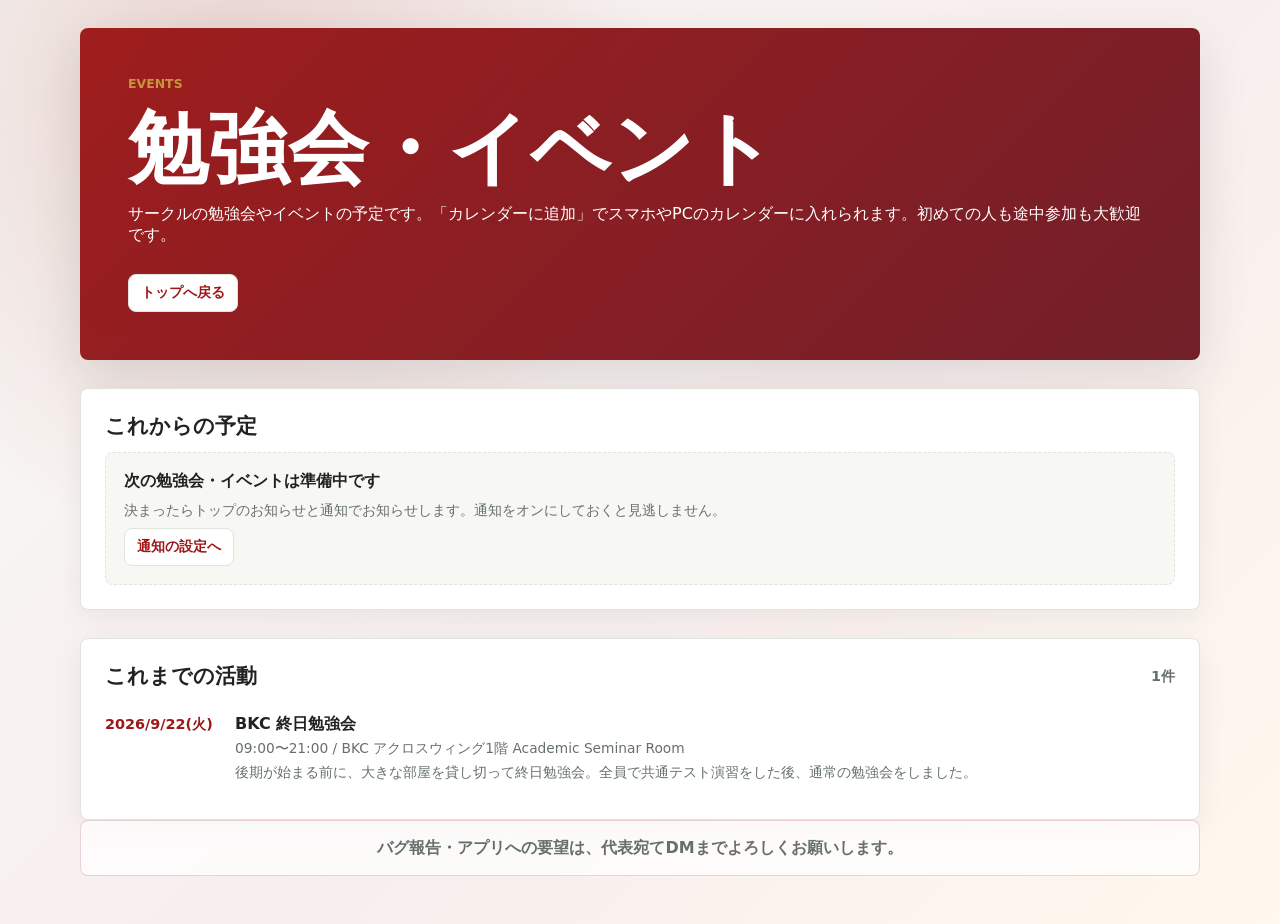
==== events.html @ a89d9bb9 "Add events page, mock exam calendar export, readability tweaks, cache 20260923-8" ====
<!doctype html>
<html lang="ja">
  <head>
    <meta charset="utf-8" />
    <meta name="viewport" content="width=device-width, initial-scale=1" />
    <meta name="theme-color" content="#9d1717" />
    <meta name="apple-mobile-web-app-capable" content="yes" />
    <meta name="apple-mobile-web-app-title" content="立命館仮面浪人サークル" />
    <title>勉強会・イベント | 立命館仮面浪人サークル</title>
    <link rel="icon" type="image/png" href="./assets/ritsumeikan-kamen-logo.png" />
    <link rel="apple-touch-icon" href="./assets/ritsumeikan-kamen-logo.png" />
    <link rel="manifest" href="./site.webmanifest?v=20260923-8" />
    <link rel="stylesheet" href="./styles.css?v=20260923-8" />
  </head>
  <body>
    <main class="page">
      <header class="faq-hero">
        <p class="eyebrow">EVENTS</p>
        <h1>勉強会・イベント</h1>
        <p>サークルの勉強会やイベントの予定です。「カレンダーに追加」でスマホやPCのカレンダーに入れられます。初めての人も途中参加も大歓迎です。</p>
        <a class="source-link" href="./index.html">トップへ戻る</a>
      </header>

      <section class="section ev-panel" aria-label="これからの予定">
        <div class="section__header">
          <h2>これからの予定</h2>
        </div>
        <div class="ev-list" id="evUpcoming"></div>
      </section>

      <section class="section ev-panel" id="evPastSection" aria-label="これまでの活動" hidden>
        <div class="section__header">
          <h2>これまでの活動</h2>
          <span id="evPastCount"></span>
        </div>
        <div id="evPast"></div>
      </section>

      <footer class="site-footer">
        <p>バグ報告・アプリへの要望は、代表宛てDMまでよろしくお願いします。</p>
      </footer>
    </main>

    <script src="./circle-events.js?v=20260923-8"></script>
    <script src="./calendar-export.js?v=20260923-8"></script>
    <script src="./events.js?v=20260923-8"></script>
  </body>
</html>
---- styles.css ----
:root {
  color-scheme: light;
  --paper: #f7f8f4;
  --surface: #ffffff;
  --ink: #202322;
  --muted: #66706b;
  --line: #dfe5dd;
  --green: #9d1717;
  --green-soft: #f7e6e6;
  --red: #9d1717;
  --red-soft: #fff0ed;
  --gold: #c7953d;
  --gold-soft: #fff8ed;
  --aqua: #dceff0;
  --shadow: 0 18px 50px rgba(31, 42, 35, 0.12);
  font-family: "Hiragino Kaku Gothic ProN", "Yu Gothic", Meiryo, system-ui, sans-serif;
}

* {
  box-sizing: border-box;
}

[hidden] {
  display: none !important;
}

html {
  scroll-behavior: smooth;
}

body {
  min-height: 100vh;
  margin: 0;
  background:
    radial-gradient(circle at 18% 10%, rgba(157, 23, 23, 0.16), transparent 28rem),
    linear-gradient(135deg, var(--paper), #f7eeee 56%, #fff8ed);
  color: var(--ink);
}

a {
  color: inherit;
}

.page {
  width: min(1120px, calc(100% - 32px));
  margin: 0 auto;
  padding: 28px 0 48px;
}

.side-tabs {
  position: fixed;
  left: 10px;
  top: 50%;
  z-index: 30;
  display: grid;
  gap: 8px;
  width: 146px;
  transform: translateY(-50%);
  transition: width 160ms ease;
}

.side-tabs__toggle,
.side-tabs__links a {
  min-height: 42px;
  border: 1px solid rgba(33, 79, 58, 0.2);
  border-radius: 8px;
  background: rgba(255, 255, 255, 0.94);
  color: var(--green);
  box-shadow: 0 8px 24px rgba(31, 42, 35, 0.14);
  font: inherit;
  font-weight: 900;
  text-decoration: none;
}

.side-tabs__toggle {
  width: 46px;
  display: inline-grid;
  place-items: center;
  gap: 4px;
  padding: 0;
  cursor: pointer;
}

.side-tabs__toggle span {
  width: 18px;
  height: 2px;
  border-radius: 999px;
  background: currentColor;
}

.side-tabs__links {
  display: grid;
  gap: 8px;
}

.side-tabs__links a {
  display: flex;
  align-items: center;
  padding: 0 12px;
  white-space: nowrap;
}

.side-tabs__links a:hover,
.side-tabs__toggle:hover {
  filter: brightness(0.97);
}

.side-tabs.is-collapsed {
  width: 46px;
}

.side-tabs.is-collapsed .side-tabs__links {
  display: none;
}

.hero-countdown {
  max-width: 640px;
  display: grid;
  gap: 10px;
  margin: 0 0 22px;
  border: 1px solid rgba(255, 255, 255, 0.22);
  border-radius: 8px;
  padding: 14px;
  background: rgba(255, 255, 255, 0.12);
}

.hero-countdown h2 {
  margin-bottom: 0;
  color: #fff;
  font-size: 1rem;
  line-height: 1.2;
}

.hero-countdown__title p:last-child {
  margin-bottom: 0;
  color: rgba(255, 255, 255, 0.76);
  font-weight: 900;
}

.countdown-clock {
  display: grid;
  grid-template-columns: repeat(4, minmax(64px, 1fr));
  gap: 8px;
}

.countdown-clock span {
  min-width: 0;
  display: grid;
  place-items: center;
  border: 1px solid rgba(255, 255, 255, 0.16);
  border-radius: 8px;
  padding: 10px 8px;
  background: rgba(255, 255, 255, 0.14);
}

.countdown-clock strong {
  color: #fff;
  font-size: clamp(1.35rem, 4vw, 2rem);
  line-height: 1;
}

.countdown-clock small {
  margin-top: 5px;
  color: rgba(255, 255, 255, 0.72);
  font-size: 0.72rem;
  font-weight: 900;
}

.hero {
  min-height: 340px;
  display: grid;
  grid-template-columns: minmax(0, 1fr) minmax(240px, 0.42fr);
  align-items: stretch;
  gap: clamp(20px, 4vw, 44px);
  margin-bottom: 18px;
  overflow: hidden;
  border-radius: 8px;
  background:
    linear-gradient(135deg, rgba(157, 23, 23, 0.97), rgba(104, 18, 29, 0.94)),
    url("data:image/svg+xml,%3Csvg width='900' height='420' viewBox='0 0 900 420' xmlns='http://www.w3.org/2000/svg'%3E%3Cpath d='M0 334C126 212 246 360 380 246C514 132 604 66 754 130C822 158 862 144 900 116V420H0Z' fill='%23ffffff' fill-opacity='.12'/%3E%3Cpath d='M74 84h228v14H74zM74 122h178v14H74zM636 250h170v14H636zM636 288h118v14H636z' fill='%23ffffff' fill-opacity='.16'/%3E%3Ccircle cx='716' cy='120' r='68' fill='%23e7b95a' fill-opacity='.18'/%3E%3C/svg%3E");
  background-size: cover;
  box-shadow: var(--shadow);
  color: #fff;
}

.hero__content {
  display: grid;
  align-content: center;
  padding: clamp(26px, 6vw, 58px);
}

.hero__visual {
  display: grid;
  place-items: center;
  min-height: 240px;
  padding: 24px;
}

.hero__logo {
  width: min(100%, 300px);
  aspect-ratio: 1;
  object-fit: cover;
  border-radius: 50%;
  border: 5px solid rgba(255, 255, 255, 0.72);
  box-shadow: 0 24px 70px rgba(0, 0, 0, 0.32);
}

.faq-hero {
  display: grid;
  align-content: center;
  gap: 12px;
  min-height: 220px;
  margin-bottom: 18px;
  border-radius: 8px;
  padding: clamp(26px, 6vw, 48px);
  background: linear-gradient(135deg, rgba(157, 23, 23, 0.97), rgba(104, 18, 29, 0.94));
  box-shadow: var(--shadow);
  color: #fff;
}

.faq-hero h1 {
  margin-bottom: 4px;
}

.faq-hero .source-link {
  width: fit-content;
  color: var(--green);
}

.eyebrow {
  margin: 0 0 8px;
  color: var(--gold);
  font-size: 0.78rem;
  font-weight: 800;
  letter-spacing: 0;
  text-transform: uppercase;
}

h1,
h2,
h3,
p {
  margin-top: 0;
}

h1 {
  max-width: 11em;
  margin-bottom: 14px;
  font-size: clamp(2.2rem, 7vw, 5rem);
  line-height: 0.96;
  letter-spacing: 0;
}

.lead {
  max-width: 43rem;
  margin-bottom: 26px;
  color: rgba(255, 255, 255, 0.86);
  line-height: 1.8;
}

.hero__meta {
  display: flex;
  flex-wrap: wrap;
  align-items: center;
  gap: 12px;
}

.hero__meta span,
.primary-link {
  min-height: 42px;
  display: inline-flex;
  align-items: center;
  border-radius: 8px;
  padding: 0 14px;
  font-weight: 800;
}

.hero__meta span {
  background: rgba(255, 255, 255, 0.16);
}

.primary-link {
  background: #fff;
  color: var(--green);
  text-decoration: none;
}

.section,
.alert,
.side-note {
  border-radius: 8px;
}

.section {
  margin-top: 28px;
  scroll-margin-top: 18px;
}

.section__header {
  display: flex;
  align-items: center;
  justify-content: space-between;
  gap: 14px;
  margin-bottom: 13px;
}

.section__header--stack {
  align-items: flex-start;
}

.section__header h2,
.side-note h2 {
  margin-bottom: 0;
  font-size: 1.3rem;
  line-height: 1.3;
}

.section__header span {
  color: var(--muted);
  font-size: 0.9rem;
  font-weight: 800;
}

.section__header p {
  max-width: 44rem;
  margin: 8px 0 0;
  color: var(--muted);
  line-height: 1.7;
}

.source-link,
.source-pill {
  min-height: 38px;
  display: inline-flex;
  align-items: center;
  border-radius: 8px;
  padding: 0 12px;
  font-size: 0.88rem;
  font-weight: 900;
  white-space: nowrap;
}

.source-link {
  border: 1px solid var(--line);
  background: #fff;
  color: var(--green);
  text-decoration: none;
}

.detail-link {
  width: fit-content;
  min-height: 32px;
  display: inline-flex;
  align-items: center;
  margin-top: 9px;
  border-radius: 8px;
  padding: 0 10px;
  background: var(--green);
  color: #fff;
  font-size: 0.78rem;
  font-weight: 900;
  text-decoration: none;
}

.source-pill {
  background: var(--green-soft);
  color: var(--green);
}

.alert {
  display: grid;
  grid-template-columns: 92px minmax(0, 1fr);
  gap: 18px;
  align-items: center;
  margin-top: 28px;
  padding: 18px;
  border: 1px solid #ead3aa;
  background: var(--gold-soft);
}

.alert__label {
  display: grid;
  place-items: center;
  min-height: 58px;
  border-radius: 8px;
  background: var(--gold);
  color: #fff;
  font-weight: 900;
}

.alert h2 {
  margin-bottom: 6px;
  font-size: 1.1rem;
}

.alert p,
.card p,
.event p,
.side-note p,
.mock-exam p {
  margin-bottom: 0;
  color: var(--muted);
  line-height: 1.7;
}

.mock-exam {
  padding: clamp(18px, 4vw, 28px);
  border: 1px solid #cbd9d0;
  background: #fff;
  box-shadow: 0 8px 28px rgba(31, 42, 35, 0.06);
}

.mock-exam__count {
  margin: 0 0 12px;
  color: var(--muted);
  font-weight: 900;
}

.exam-list {
  display: grid;
  border-top: 1px solid var(--line);
}

.exam-row {
  display: grid;
  grid-template-columns: 120px minmax(0, 1fr);
  gap: 16px;
  padding: 14px 0;
  border-bottom: 1px solid var(--line);
}

.exam-row:last-child {
  border-bottom: 0;
}

.exam-row time {
  color: var(--red);
  font-weight: 900;
}

.exam-row h3 {
  margin-bottom: 4px;
  font-size: 1rem;
  line-height: 1.45;
}

.exam-row p {
  margin: 0;
  color: var(--muted);
  line-height: 1.6;
}

.exam-group {
  display: grid;
  grid-template-columns: 96px minmax(0, 1fr);
  gap: 14px;
  padding: 12px 0;
  border-bottom: 1px solid var(--line);
}

.exam-group[hidden] {
  display: none;
}

.exam-group:last-of-type {
  border-bottom: 0;
}

.exam-group time {
  padding-top: 2px;
  color: var(--red);
  font-weight: 900;
  line-height: 1.4;
}

.exam-group__items {
  display: grid;
  gap: 10px;
}

.exam-item h3 {
  margin-bottom: 2px;
  font-size: 0.98rem;
  line-height: 1.45;
}

.exam-item p {
  margin: 0;
  color: var(--muted);
  font-size: 0.88rem;
  line-height: 1.5;
}

.exam-list__toggle {
  width: 100%;
  min-height: 42px;
  margin-top: 12px;
  border: 1px solid var(--line);
  border-radius: 8px;
  background: #fff;
  color: var(--green);
  font: inherit;
  font-weight: 900;
  cursor: pointer;
}

.exam-list__toggle:hover {
  filter: brightness(0.97);
}

.push-section[hidden] {
  display: none;
}

.push-card {
  display: grid;
  grid-template-columns: minmax(0, 1fr) auto;
  gap: 16px 24px;
  align-items: center;
  padding: clamp(16px, 3vw, 22px) clamp(18px, 4vw, 28px);
  border: 1px solid #ead3aa;
  border-radius: 8px;
  background: var(--gold-soft);
}

.push-card__text h2 {
  margin-bottom: 6px;
  font-size: 1.1rem;
}

.push-card__text p {
  margin: 0;
  color: var(--muted);
  font-size: 0.92rem;
  line-height: 1.7;
}

.push-card__action {
  display: grid;
  gap: 8px;
  justify-items: stretch;
  min-width: 200px;
}

.push-button {
  min-height: 44px;
  border: 0;
  border-radius: 8px;
  padding: 0 18px;
  background: var(--red);
  color: #fff;
  font: inherit;
  font-weight: 900;
  cursor: pointer;
  box-shadow: 0 8px 20px rgba(157, 23, 23, 0.22);
}

.push-button:hover {
  filter: brightness(1.05);
}

.push-button:disabled {
  cursor: default;
  background: #b9b0a4;
  box-shadow: none;
}

.push-status {
  margin: 0;
  color: var(--muted);
  font-size: 0.85rem;
  line-height: 1.6;
}

.push-status[data-state="on"] {
  color: #214f3a;
  font-weight: 700;
}

.push-status[data-state="blocked"],
.push-status[data-state="error"] {
  color: var(--red);
}

.library-hours {
  --green: #214f3a;
  --green-soft: #e5f0e9;
  --red: #a63c32;
  padding: clamp(18px, 4vw, 28px);
  border: 1px solid var(--line);
  background: rgba(255, 255, 255, 0.72);
  box-shadow: 0 8px 28px rgba(31, 42, 35, 0.06);
}

.today-library {
  --green: #214f3a;
  --green-soft: #e5f0e9;
  --red: #a63c32;
  padding: clamp(16px, 4vw, 24px);
  border: 1px solid var(--line);
  background: rgba(255, 255, 255, 0.78);
  box-shadow: 0 8px 28px rgba(31, 42, 35, 0.06);
}

.today-library-grid {
  display: grid;
  grid-template-columns: repeat(auto-fit, minmax(210px, 1fr));
  gap: 8px;
}

.today-library-card {
  min-width: 0;
  display: grid;
  grid-template-columns: minmax(0, 1fr) auto;
  align-items: center;
  gap: 10px;
  border: 1px solid var(--line);
  border-radius: 8px;
  padding: 10px 12px;
  background: #f4fbf6;
}

.today-library-card.is-closed {
  background: #fff0ed;
}

.today-library-card h3 {
  margin-bottom: 4px;
  color: var(--ink);
  font-size: 0.94rem;
  line-height: 1.35;
}

.today-library-card p {
  margin-bottom: 0;
  color: var(--green);
  font-size: 0.92rem;
  font-weight: 900;
  line-height: 1.35;
}

.today-library-card.is-closed p {
  color: var(--red);
}

.today-library-card__tomorrow {
  min-width: 72px;
  display: grid;
  justify-items: end;
  gap: 2px;
  border-left: 1px solid var(--line);
  padding-left: 10px;
  color: var(--muted);
  text-align: right;
}

.today-library-card__tomorrow span {
  font-size: 0.68rem;
  font-weight: 900;
}

.today-library-card__tomorrow strong {
  color: var(--green);
  font-size: 0.78rem;
  line-height: 1.25;
}

.today-library-card__tomorrow.is-closed strong {
  color: var(--red);
}

.coop-hours {
  padding: clamp(18px, 4vw, 28px);
  border: 1px solid var(--line);
  background: #fff;
  box-shadow: 0 8px 28px rgba(31, 42, 35, 0.06);
}

.control-row,
.month-controls {
  display: flex;
  flex-wrap: wrap;
  gap: 8px;
  margin-bottom: 10px;
}

.campus-controls {
  margin-bottom: 14px;
}

.control-row button,
.month-controls button {
  min-height: 40px;
  border: 1px solid var(--line);
  border-radius: 8px;
  padding: 0 14px;
  background: #fff;
  color: var(--ink);
  font: inherit;
  font-weight: 900;
  cursor: pointer;
}

.campus-controls button {
  min-width: 72px;
}

.control-row button.is-active,
.month-controls button.is-active {
  border-color: var(--green);
  background: var(--green);
  color: #fff;
}

.library-grid {
  display: grid;
  grid-template-columns: repeat(2, minmax(0, 1fr));
  gap: 14px;
}

.library-card {
  min-width: 0;
  overflow: hidden;
  border: 1px solid var(--line);
  border-radius: 8px;
  background: #fff;
}

.library-card__header {
  display: flex;
  align-items: center;
  justify-content: space-between;
  gap: 12px;
  padding: 14px 14px 0;
}

.library-card h3 {
  margin-bottom: 0;
  font-size: 1rem;
  line-height: 1.45;
}

.library-card__header > span {
  border-radius: 999px;
  padding: 5px 9px;
  background: var(--green-soft);
  color: var(--green);
  font-size: 0.78rem;
  font-weight: 900;
}

.library-month {
  overflow-x: auto;
  padding: 12px 14px 14px;
  -webkit-overflow-scrolling: touch;
}

.library-weekdays,
.library-days {
  display: grid;
  grid-template-columns: repeat(7, minmax(0, 1fr));
  gap: 5px;
}

.library-weekdays {
  margin-bottom: 6px;
}

.library-weekdays span {
  display: grid;
  place-items: center;
  min-height: 24px;
  border-radius: 4px;
  background: transparent;
  color: var(--muted);
  font-size: 0.76rem;
}

.library-day {
  min-width: 0;
  min-height: 58px;
  display: grid;
  align-content: space-between;
  gap: 4px;
  border: 1px solid var(--line);
  border-radius: 6px;
  padding: 6px;
  background: var(--day-bg, #fff);
}

.library-day--blank {
  border-color: transparent;
  background: transparent;
}

.library-day__date {
  color: var(--ink);
  font-size: 0.82rem;
  font-weight: 900;
}

.library-day__hours {
  color: var(--muted);
  font-size: 0.72rem;
  font-weight: 800;
  line-height: 1.25;
  word-break: keep-all;
}

.library-day.is-closed .library-day__hours {
  color: var(--red);
}

.library-day.is-sunday .library-day__date,
.library-day.is-sunday .library-day__hours {
  color: var(--red);
}

.library-day.is-today {
  border-color: var(--gold);
  box-shadow: inset 0 0 0 2px var(--gold), 0 0 0 2px rgba(199, 149, 61, 0.18);
}

.library-day.is-today .library-day__date::after {
  content: "今日";
  display: inline-flex;
  align-items: center;
  min-height: 18px;
  margin-left: 5px;
  border-radius: 999px;
  padding: 0 6px;
  background: var(--gold);
  color: #fff;
  font-size: 0.68rem;
  font-weight: 900;
}

.coop-range {
  margin: 0 0 8px;
  color: var(--muted);
  font-weight: 900;
}

.coop-table-wrap {
  overflow-x: auto;
  border: 1px solid var(--line);
  border-radius: 8px;
  background: #fff;
}

.coop-table {
  width: 100%;
  min-width: 1180px;
  border-collapse: separate;
  border-spacing: 0;
}

.coop-table th,
.coop-table td {
  border-right: 1px solid var(--line);
  border-bottom: 1px solid var(--line);
  padding: 10px;
  vertical-align: top;
}

.coop-table tr:last-child th,
.coop-table tr:last-child td {
  border-bottom: 0;
}

.coop-table th:last-child,
.coop-table td:last-child {
  border-right: 0;
}

.coop-table thead th {
  background: var(--green);
  color: #fff;
  font-size: 0.84rem;
  text-align: left;
}

.coop-table thead th:first-child {
  min-width: 230px;
}

.coop-table thead th span,
.coop-table thead th small,
.coop-table tbody th strong,
.coop-table tbody th span,
.coop-status,
.coop-hours-text {
  display: block;
}

.coop-table thead th small {
  margin-top: 2px;
  font-size: 0.72rem;
  opacity: 0.78;
}

.coop-table tbody th {
  background: #fff;
  color: var(--ink);
  font-size: 0.9rem;
  text-align: left;
}

.coop-table tbody th span {
  margin-top: 4px;
  color: var(--muted);
  font-size: 0.78rem;
  font-weight: 800;
}

.coop-table td {
  min-width: 104px;
  background: #fff;
}

.coop-table td.is-open {
  background: #f4fbf6;
}

.coop-table td.is-special {
  background: #fff8d8;
}

.coop-table td.is-closed {
  background: #fff0ed;
}

.coop-table td.is-missing {
  background: #f3f5f1;
}

.coop-status {
  color: var(--green);
  font-weight: 900;
}

.coop-table td.is-closed .coop-status,
.coop-table td.is-closed .coop-hours-text {
  color: var(--red);
}

.coop-hours-text {
  margin-top: 4px;
  color: var(--muted);
  font-size: 0.76rem;
  font-weight: 800;
  line-height: 1.35;
}

.coop-cards {
  display: grid;
  grid-template-columns: repeat(auto-fit, minmax(176px, 1fr));
  gap: 6px;
}

.coop-card {
  min-width: 0;
  border: 1px solid var(--line);
  border-radius: 8px;
  padding: 9px 10px;
  background: #fff;
}

.coop-card.is-open {
  background: #f4fbf6;
}

.coop-card.is-special {
  background: #fff8d8;
}

.coop-card.is-closed {
  background: #fff0ed;
}

.coop-card__heading {
  display: flex;
  align-items: flex-start;
  justify-content: space-between;
  gap: 8px;
}

.coop-card h3 {
  margin-bottom: 0;
  font-size: 0.9rem;
  line-height: 1.32;
}

.coop-card__heading span {
  flex-shrink: 0;
  border-radius: 999px;
  padding: 3px 6px;
  background: var(--green-soft);
  color: var(--green);
  font-size: 0.68rem;
  font-weight: 900;
}

.coop-card__hours {
  margin: 5px 0 0;
  color: var(--muted);
  font-size: 0.84rem;
  font-weight: 900;
  line-height: 1.3;
}

.coop-card.is-closed .coop-card__hours {
  color: var(--red);
}

.quick-links,
.notice-grid,
.resource-grid,
.contact-grid,
.official-link-grid {
  display: grid;
  gap: 12px;
}

.quick-links {
  grid-template-columns: repeat(4, minmax(0, 1fr));
}

.official-link-grid {
  grid-template-columns: repeat(2, minmax(0, 1fr));
}

.notice-grid,
.resource-grid,
.contact-grid {
  grid-template-columns: repeat(3, minmax(0, 1fr));
}

.quick-link,
.official-link,
.card,
.event,
.side-note {
  border: 1px solid var(--line);
  background: var(--surface);
  box-shadow: 0 8px 28px rgba(31, 42, 35, 0.06);
}

.quick-link {
  min-height: 74px;
  display: grid;
  align-items: center;
  border-radius: 8px;
  padding: 14px;
  font-weight: 900;
  text-decoration: none;
}

.official-link {
  min-height: 56px;
  display: flex;
  align-items: center;
  justify-content: center;
  border-radius: 8px;
  padding: 12px;
  color: var(--green);
  font-weight: 900;
  text-align: center;
  text-decoration: none;
}

.quick-link:hover,
.official-link:hover,
.card a:hover,
.source-link:hover,
.detail-link:hover {
  filter: brightness(0.96);
}

.hero-link-row,
.room-import-actions {
  display: flex;
  flex-wrap: wrap;
  gap: 10px;
}

.rooms-hero p {
  max-width: 52rem;
  margin-bottom: 4px;
  color: rgba(255, 255, 255, 0.86);
  line-height: 1.8;
}

.room-filter-grid {
  display: grid;
  grid-template-columns: minmax(0, 0.74fr) minmax(0, 1fr) minmax(0, 1.1fr);
  gap: 14px;
}

.room-filter-label {
  display: block;
  margin-bottom: 8px;
  color: var(--muted);
  font-size: 0.78rem;
  font-weight: 900;
}

.room-day-controls,
.room-period-controls {
  display: grid;
}

.room-day-controls {
  grid-template-columns: repeat(6, minmax(0, 1fr));
}

.room-period-controls {
  grid-template-columns: repeat(7, minmax(0, 1fr));
}

.room-day-controls button,
.room-period-controls button {
  min-width: 0;
  padding: 0 8px;
}

.room-summary-grid {
  display: grid;
  grid-template-columns: repeat(3, minmax(0, 1fr));
  gap: 8px;
  margin-bottom: 12px;
}

.room-summary-card {
  display: grid;
  gap: 6px;
  border: 1px solid rgba(157, 23, 23, 0.14);
  border-radius: 8px;
  padding: 12px;
  background: #fff;
}

.room-summary-card span {
  color: var(--muted);
  font-size: 0.76rem;
  font-weight: 900;
}

.room-summary-card strong {
  color: var(--green);
  font-size: 1.4rem;
  line-height: 1;
}

.room-grid {
  display: grid;
  grid-template-columns: repeat(2, minmax(0, 1fr));
  gap: 10px;
}

.room-building-card {
  min-width: 0;
  border: 1px solid var(--line);
  border-radius: 8px;
  padding: 12px;
  background: #fff;
}

.room-building-card h3 {
  margin-bottom: 9px;
  color: var(--green);
  font-size: 0.96rem;
}

.room-chip-list {
  display: flex;
  flex-wrap: wrap;
  gap: 6px;
}

.room-chip-list span {
  min-height: 30px;
  display: inline-flex;
  align-items: center;
  border-radius: 999px;
  padding: 0 10px;
  background: var(--green-soft);
  color: var(--green);
  font-size: 0.82rem;
  font-weight: 900;
}

.occupied-list {
  display: grid;
  gap: 7px;
}

.occupied-room-row {
  display: flex;
  align-items: center;
  justify-content: space-between;
  gap: 12px;
  border: 1px solid var(--line);
  border-radius: 8px;
  padding: 9px 11px;
  background: #fff;
}

.occupied-room-row strong {
  color: var(--green);
}

.occupied-room-row span {
  color: var(--muted);
  font-size: 0.84rem;
  font-weight: 800;
  text-align: right;
}

.room-import textarea {
  width: 100%;
  min-height: 190px;
  resize: vertical;
  border: 1px solid var(--line);
  border-radius: 8px;
  padding: 12px;
  background: #fff;
  color: var(--ink);
  font: 0.86rem/1.55 ui-monospace, SFMono-Regular, Consolas, "Liberation Mono", monospace;
}

.primary-action,
.ghost-action {
  min-height: 42px;
  border-radius: 8px;
  padding: 0 15px;
  font: inherit;
  font-weight: 900;
  cursor: pointer;
}

.primary-action {
  border: 1px solid var(--green);
  background: var(--green);
  color: #fff;
}

.ghost-action {
  border: 1px solid var(--line);
  background: #fff;
  color: var(--green);
}

.room-format {
  margin-top: 14px;
  border: 1px solid var(--line);
  border-radius: 8px;
  padding: 12px;
  background: #fff;
}

.room-format summary {
  color: var(--green);
  font-weight: 900;
  cursor: pointer;
}

.room-format p {
  margin: 10px 0;
  color: var(--muted);
  line-height: 1.7;
}

.room-format pre {
  overflow-x: auto;
  margin: 0;
  border-radius: 8px;
  padding: 12px;
  background: #f7f8f4;
}

.card {
  min-height: 178px;
  display: grid;
  align-content: start;
  border-radius: 8px;
  padding: 18px;
}

.card__tag {
  width: fit-content;
  min-height: 30px;
  display: inline-flex;
  align-items: center;
  margin-bottom: 16px;
  border-radius: 999px;
  padding: 0 10px;
  background: var(--green-soft);
  color: var(--green);
  font-size: 0.78rem;
  font-weight: 900;
}

.card h3,
.event h3 {
  margin-bottom: 7px;
  font-size: 1rem;
  line-height: 1.45;
}

.card a {
  width: fit-content;
  min-height: 36px;
  display: inline-flex;
  align-items: center;
  margin-top: 16px;
  border-bottom: 2px solid var(--gold);
  color: var(--ink);
  font-weight: 900;
  text-decoration: none;
}

.section--split {
  display: grid;
  grid-template-columns: minmax(0, 1fr) 320px;
  gap: 18px;
  align-items: start;
}

.timeline {
  display: grid;
  gap: 12px;
}

.event {
  display: grid;
  grid-template-columns: 116px minmax(0, 1fr);
  gap: 16px;
  border-radius: 8px;
  padding: 18px;
}

.event time {
  color: var(--red);
  font-weight: 900;
}

.event__place {
  display: inline-block;
  margin-top: 8px;
  color: var(--green);
  font-size: 0.88rem;
  font-weight: 800;
}

.side-note {
  padding: 22px;
  background: var(--red-soft);
  border-color: #efd5d0;
}

.side-note .eyebrow {
  color: var(--red);
}

.empty-state {
  min-height: 96px;
  display: grid;
  place-items: center;
  border: 1px dashed #bcc8c0;
  border-radius: 8px;
  color: var(--muted);
  text-align: center;
}

.faq-list {
  display: grid;
  gap: 10px;
  padding: clamp(18px, 4vw, 28px);
  border: 1px solid var(--line);
  background: #fff;
  box-shadow: 0 8px 28px rgba(31, 42, 35, 0.06);
}

.faq-item {
  border: 1px solid var(--line);
  border-radius: 8px;
  padding: 0;
  background: #fff;
  overflow: hidden;
}

.faq-item summary {
  position: relative;
  min-height: 54px;
  display: flex;
  align-items: center;
  padding: 14px 46px 14px 16px;
  color: var(--green);
  font-size: 1rem;
  font-weight: 900;
  line-height: 1.45;
  cursor: pointer;
  list-style: none;
}

.faq-item summary::-webkit-details-marker {
  display: none;
}

.faq-item summary::after {
  content: "+";
  position: absolute;
  right: 16px;
  top: 50%;
  width: 26px;
  height: 26px;
  display: grid;
  place-items: center;
  border-radius: 999px;
  background: var(--green-soft);
  transform: translateY(-50%);
  color: var(--green);
  font-size: 1rem;
  font-weight: 900;
}

.faq-item[open] summary {
  border-bottom: 1px solid var(--line);
  background: #fff8ed;
}

.faq-item[open] summary::after {
  content: "-";
}

.faq-item p {
  margin: 14px 16px 0;
  color: var(--muted);
  line-height: 1.7;
}

.faq-reference {
  width: fit-content;
  min-height: 34px;
  display: inline-flex;
  align-items: center;
  margin: 10px 16px 16px;
  border-radius: 8px;
  padding: 0 10px;
  background: var(--green-soft);
  color: var(--green);
  font-size: 0.82rem;
  font-weight: 900;
  text-decoration: none;
}

.faq-reference:hover {
  filter: brightness(0.97);
}

.leave-map {
  display: grid;
  grid-template-columns: minmax(0, 1.15fr) minmax(260px, 0.85fr);
  gap: 14px;
  margin: 16px;
}

.leave-map__lane {
  min-width: 0;
  border: 1px solid var(--line);
  border-radius: 8px;
  padding: 14px;
  background: #fff;
}

.leave-map__lane--risk {
  border-color: #efd0cc;
  background: #fff7f5;
}

.leave-map__lane h3 {
  margin-bottom: 12px;
  color: var(--green);
  font-size: 0.98rem;
}

.leave-steps {
  display: grid;
  gap: 10px;
  margin: 0;
  padding: 0;
  list-style: none;
  counter-reset: step;
}

.leave-steps li {
  position: relative;
  display: grid;
  grid-template-columns: 34px minmax(0, 1fr);
  column-gap: 10px;
  row-gap: 3px;
  align-items: start;
  border: 1px solid var(--line);
  border-radius: 8px;
  padding: 10px;
  background: #fff8ed;
}

.leave-steps li:not(:last-child)::after {
  content: "";
  position: absolute;
  left: 26px;
  bottom: -11px;
  width: 2px;
  height: 10px;
  background: var(--green);
}

.leave-steps span {
  grid-row: span 2;
  width: 30px;
  height: 30px;
  display: grid;
  place-items: center;
  border-radius: 999px;
  background: var(--green);
  color: #fff;
  font-size: 0.82rem;
  font-weight: 900;
}

.leave-steps strong,
.risk-chain strong {
  color: var(--ink);
  font-size: 0.92rem;
  line-height: 1.35;
}

.leave-steps small,
.risk-chain span {
  color: var(--muted);
  font-size: 0.78rem;
  font-weight: 800;
  line-height: 1.45;
}

.risk-chain {
  display: grid;
  gap: 8px;
}

.risk-chain div {
  display: grid;
  gap: 3px;
  border-left: 5px solid var(--green);
  border-radius: 8px;
  padding: 10px 12px;
  background: #fff;
}

.risk-chain div:last-child {
  border-left-color: var(--red);
  background: #fff0ed;
}

.semester-flow {
  margin-top: 12px;
  border: 1px solid #efd0cc;
  border-radius: 8px;
  padding: 12px;
  background: #fff;
}

.semester-flow h4 {
  margin: 0 0 10px;
  color: var(--red);
  font-size: 0.9rem;
}

.semester-flow ol {
  display: grid;
  gap: 10px;
  margin: 0;
  padding: 0;
  list-style: none;
}

.semester-flow li {
  position: relative;
  display: grid;
  grid-template-columns: 28px minmax(0, 1fr);
  gap: 9px;
  align-items: start;
  border: 1px solid var(--line);
  border-radius: 8px;
  padding: 10px;
  background: #fff8ed;
}

.semester-flow li:not(:last-child)::after {
  content: "";
  position: absolute;
  left: 23px;
  bottom: -11px;
  width: 2px;
  height: 10px;
  background: var(--red);
}

.semester-flow li > span {
  width: 26px;
  height: 26px;
  display: grid;
  place-items: center;
  border-radius: 999px;
  background: var(--red);
  color: #fff;
  font-size: 0.74rem;
  font-weight: 900;
}

.semester-flow strong {
  display: block;
  color: var(--ink);
  font-size: 0.86rem;
  line-height: 1.45;
}

.semester-flow small {
  display: block;
  margin-top: 3px;
  color: var(--muted);
  font-size: 0.75rem;
  font-weight: 800;
  line-height: 1.55;
}

.risk-list {
  display: grid;
  gap: 8px;
  margin: 12px 0 0;
  padding-left: 1.15rem;
  color: var(--muted);
  line-height: 1.65;
}

.result-list {
  display: flex;
  flex-wrap: wrap;
  gap: 8px;
  margin: 14px 16px 0;
}

.results-section .result-list {
  margin: 0;
}

.entrance-date-grid {
  display: grid;
  grid-template-columns: repeat(4, minmax(0, 1fr));
  gap: 8px;
}

.entrance-date-card {
  min-width: 0;
  display: grid;
  gap: 7px;
  border: 1px solid rgba(157, 23, 23, 0.18);
  border-radius: 8px;
  padding: 12px;
  background: #fff;
}

.entrance-date-card span {
  color: var(--red);
  font-size: 0.76rem;
  font-weight: 900;
}

.entrance-date-card strong {
  color: var(--ink);
  font-size: 0.92rem;
  line-height: 1.45;
}

.site-footer {
  border: 1px solid rgba(157, 23, 23, 0.18);
  border-radius: 8px;
  padding: 14px 16px;
  background: rgba(255, 255, 255, 0.72);
  color: var(--muted);
  font-weight: 900;
  line-height: 1.6;
  text-align: center;
}

.site-footer p {
  margin: 0;
}

.result-list span {
  border: 1px solid var(--line);
  border-radius: 999px;
  padding: 7px 10px;
  background: #fff8ed;
  color: var(--ink);
  font-size: 0.82rem;
  font-weight: 900;
  line-height: 1.3;
}

@media (max-width: 900px) {
  .hero,
  .section--split {
    grid-template-columns: 1fr;
  }

  .hero__visual {
    min-height: 180px;
    padding-top: 0;
  }

  .quick-links,
  .official-link-grid,
  .notice-grid,
  .resource-grid,
  .contact-grid,
  .library-grid,
  .room-grid {
    grid-template-columns: repeat(2, minmax(0, 1fr));
  }

  .room-filter-grid {
    grid-template-columns: 1fr;
  }
}

@media (max-width: 620px) {
  .page {
    width: min(100% - 22px, 560px);
    padding-top: 11px;
  }

  .side-tabs {
    left: 7px;
    top: auto;
    bottom: 76px;
    width: 132px;
    transform: none;
  }

  .side-tabs.is-collapsed {
    width: 42px;
  }

  .side-tabs__toggle {
    width: 42px;
    min-height: 40px;
  }

  .side-tabs__links a {
    min-height: 38px;
    padding: 0 10px;
    font-size: 0.82rem;
  }

  .hero-countdown {
    gap: 12px;
    margin-bottom: 11px;
  }

  .countdown-clock {
    grid-template-columns: repeat(4, minmax(0, 1fr));
    gap: 6px;
  }

  .countdown-clock span {
    padding: 8px 4px;
  }

  .leave-map {
    grid-template-columns: 1fr;
  }

  .hero {
    min-height: 0;
  }

  .hero__content {
    padding: 26px 20px;
  }

  .alert,
  .event,
  .exam-row {
    grid-template-columns: 1fr;
  }

  .exam-group {
    grid-template-columns: 1fr;
    gap: 6px;
  }

  .push-card {
    grid-template-columns: 1fr;
  }

  .push-card__action {
    min-width: 0;
  }

  .exam-group time {
    padding-top: 0;
    font-size: 0.9rem;
  }

  .hero__visual {
    min-height: 0;
    padding: 0 20px 22px;
  }

  .hero__logo {
    width: min(100%, 132px);
    border-width: 3px;
    box-shadow: 0 12px 32px rgba(0, 0, 0, 0.28);
  }

  .section__header--stack {
    flex-direction: column;
  }

  .library-month {
    overflow-x: visible;
    padding: 10px 8px 12px;
  }

  .library-card__header {
    padding: 12px 10px 0;
  }

  .library-card h3 {
    font-size: 0.9rem;
  }

  .library-card__header > span {
    padding: 4px 7px;
    font-size: 0.68rem;
  }

  .library-weekdays,
  .library-days {
    min-width: 0;
    gap: 3px;
  }

  .library-weekdays span {
    min-height: 20px;
    font-size: 0.66rem;
  }

  .library-day {
    min-height: 47px;
    border-radius: 5px;
    padding: 4px 3px;
    gap: 2px;
  }

  .library-day__date {
    font-size: 0.7rem;
  }

  .library-day__hours {
    font-size: 0.58rem;
    line-height: 1.16;
    word-break: normal;
    overflow-wrap: normal;
  }

  .library-day.is-today .library-day__date::after {
    min-height: 14px;
    margin-left: 2px;
    padding: 0 3px;
    font-size: 0.55rem;
  }

  .coop-table-wrap {
    overflow-x: visible;
    border: 0;
    background: transparent;
  }

  .campus-controls {
    display: grid;
    grid-template-columns: repeat(3, minmax(0, 1fr));
  }

  .campus-controls button {
    width: 100%;
    min-width: 0;
    padding: 0 8px;
  }

  .coop-cards {
    grid-template-columns: repeat(2, minmax(0, 1fr));
    gap: 7px;
  }

  .coop-card {
    padding: 10px;
  }

  .coop-card__heading {
    display: block;
  }

  .coop-card h3 {
    font-size: 0.86rem;
    line-height: 1.35;
  }

  .coop-card__heading span {
    max-width: 100%;
    display: inline-flex;
    margin-top: 6px;
    padding: 3px 6px;
    font-size: 0.66rem;
    line-height: 1.2;
    white-space: normal;
  }

  .coop-card__hours {
    font-size: 0.78rem;
    line-height: 1.35;
  }

  .coop-card .detail-link {
    min-height: 28px;
    margin-top: 7px;
    padding: 0 8px;
    font-size: 0.72rem;
  }

  .quick-links,
  .official-link-grid,
  .notice-grid,
  .resource-grid,
  .contact-grid,
  .entrance-date-grid,
  .library-grid,
  .room-grid {
    grid-template-columns: 1fr;
  }

  .room-summary-grid {
    grid-template-columns: repeat(3, minmax(0, 1fr));
    gap: 6px;
  }

  .room-summary-card {
    padding: 9px 8px;
  }

  .room-summary-card strong {
    font-size: 1.08rem;
  }

  .room-day-controls {
    grid-template-columns: repeat(6, minmax(0, 1fr));
  }

  .room-period-controls {
    grid-template-columns: repeat(4, minmax(0, 1fr));
  }

  .occupied-room-row {
    display: grid;
    gap: 4px;
  }

  .occupied-room-row span {
    text-align: left;
  }

  .room-import-actions {
    display: grid;
    grid-template-columns: 1fr;
  }
}

/* ===== 模試日程一覧ページ (mock-exams.html) ===== */
.mock-exam__all {
  width: 100%;
  min-height: 44px;
  display: flex;
  align-items: center;
  justify-content: center;
  margin-top: 10px;
  border-radius: 8px;
  background: var(--green);
  color: #fff;
  font-weight: 900;
  text-decoration: none;
}

.mock-exam__all:hover {
  filter: brightness(0.94);
}

.mx-hero p:not(.eyebrow) {
  max-width: 52rem;
  margin-bottom: 4px;
  color: rgba(255, 255, 255, 0.86);
  line-height: 1.8;
}

.mx-next {
  margin-top: 0;
}

.mx-next__card {
  display: grid;
  grid-template-columns: minmax(0, 1fr) auto;
  gap: 16px;
  align-items: center;
  padding: clamp(16px, 4vw, 24px);
  border: 1px solid #ead3aa;
  border-radius: 8px;
  background: var(--gold-soft);
  box-shadow: 0 8px 28px rgba(31, 42, 35, 0.06);
}

.mx-next__text {
  display: grid;
  gap: 4px;
  min-width: 0;
}

.mx-next__label {
  color: var(--gold);
  font-size: 0.8rem;
  font-weight: 900;
}

.mx-next__name {
  font-size: 1.15rem;
  line-height: 1.4;
}

.mx-next__meta {
  color: var(--muted);
  font-size: 0.88rem;
  line-height: 1.5;
}

.mx-next__count {
  display: flex;
  align-items: baseline;
  gap: 2px;
  color: var(--red);
  font-weight: 900;
  white-space: nowrap;
}

.mx-next__count strong {
  font-size: clamp(2rem, 8vw, 2.8rem);
  line-height: 1;
}

.mx-next__hint,
.mx-next__empty {
  margin: 8px 2px 0;
  color: var(--muted);
  font-size: 0.85rem;
  line-height: 1.6;
}

.mx-panel,
.mx-results {
  padding: clamp(16px, 4vw, 24px);
  border: 1px solid var(--line);
  background: #fff;
  box-shadow: 0 8px 28px rgba(31, 42, 35, 0.06);
}

.mx-panel {
  display: grid;
  gap: 12px;
  margin-top: 16px;
}

.mx-label {
  display: block;
  margin-bottom: 6px;
  color: var(--muted);
  font-size: 0.8rem;
  font-weight: 900;
}

.mx-search input {
  width: 100%;
  min-height: 46px;
  border: 1px solid var(--line);
  border-radius: 8px;
  padding: 0 14px;
  background: var(--paper);
  color: var(--ink);
  font: inherit;
  font-size: 16px;
}

.mx-search input:focus {
  outline: 2px solid var(--green);
  outline-offset: 1px;
  background: #fff;
}

.mx-chips {
  margin-bottom: 0;
}

.mx-toggles {
  display: flex;
  flex-wrap: wrap;
  gap: 8px 18px;
}

.mx-switch {
  display: inline-flex;
  align-items: center;
  gap: 8px;
  min-height: 36px;
  font-weight: 800;
  font-size: 0.92rem;
  cursor: pointer;
}

.mx-switch input {
  width: 20px;
  height: 20px;
  accent-color: var(--green);
}

.mx-results {
  margin-top: 16px;
}

.mx-results__head {
  display: flex;
  flex-wrap: wrap;
  align-items: center;
  justify-content: space-between;
  gap: 8px;
  margin-bottom: 10px;
}

.mx-results__head .mock-exam__count {
  margin: 0;
}

.mx-reset {
  min-height: 36px;
  font-size: 0.85rem;
}

.mx-months {
  position: sticky;
  top: 0;
  z-index: 5;
  display: flex;
  flex-wrap: wrap;
  gap: 6px;
  margin: 0 -4px 6px;
  padding: 8px 4px;
  background: rgba(255, 255, 255, 0.96);
  backdrop-filter: blur(6px);
}

.mx-months:empty {
  display: none;
}

.mx-months a {
  min-height: 32px;
  display: inline-flex;
  align-items: center;
  border: 1px solid var(--line);
  border-radius: 999px;
  padding: 0 11px;
  background: #fff;
  color: var(--green);
  font-size: 0.82rem;
  font-weight: 900;
  text-decoration: none;
}

.mx-month {
  scroll-margin-top: 64px;
}

.mx-month__head {
  display: flex;
  align-items: baseline;
  gap: 8px;
  margin: 14px 0 0;
  padding: 8px 0;
  border-bottom: 2px solid var(--green);
  font-size: 1.15rem;
}

.mx-month__head small {
  color: var(--muted);
  font-size: 0.82rem;
}

.mx-day {
  border-bottom: 1px solid var(--line);
}

.mx-month .mx-day:last-child {
  border-bottom: 0;
}

.mx-day.is-past {
  opacity: 0.55;
}

.mx-day.is-today {
  margin: 0 -8px;
  padding-left: 8px;
  padding-right: 8px;
  border-radius: 8px;
  background: var(--green-soft);
}

.mx-day__when {
  display: grid;
  align-content: start;
  justify-items: start;
  gap: 4px;
}

.mx-day__when time {
  color: var(--red);
  font-weight: 900;
  line-height: 1.4;
}

.mx-badge {
  border-radius: 999px;
  padding: 2px 8px;
  background: var(--gold-soft);
  color: #8a6420;
  font-size: 0.74rem;
  font-weight: 900;
  white-space: nowrap;
}

.mx-badge.is-today {
  background: var(--red);
  color: #fff;
}

.mx-badge.is-past {
  background: #eef0ec;
  color: var(--muted);
}

.mx-item {
  display: grid;
  grid-template-columns: minmax(0, 1fr) auto;
  gap: 10px;
  align-items: start;
}

.mx-item__body {
  min-width: 0;
}

.mx-item__meta {
  display: flex;
  flex-wrap: wrap;
  align-items: center;
  gap: 5px 6px;
  margin-top: 4px !important;
}

.mx-tag {
  border-radius: 6px;
  padding: 1px 7px;
  font-size: 0.75rem;
  font-weight: 900;
  line-height: 1.6;
}

.mx-tag.is-kawai { background: #e4edf9; color: #1d4f91; }
.mx-tag.is-sundai { background: #e7f2ea; color: #25613d; }
.mx-tag.is-toshin { background: #fde9e7; color: #a4271c; }
.mx-tag.is-yozemi { background: #f1e9f7; color: #6b3a8c; }

.mx-tag--cat {
  border: 1px solid var(--line);
  background: #fff;
  color: var(--ink);
}

.mx-tag--cat.is-kyote {
  border-color: #ead3aa;
  background: var(--gold-soft);
  color: #8a6420;
}

.mx-fee {
  color: var(--muted);
  font-size: 0.8rem;
}

.mx-star {
  width: 40px;
  height: 40px;
  border: 1px solid var(--line);
  border-radius: 8px;
  background: #fff;
  color: #b6b9b5;
  font-size: 1.25rem;
  line-height: 1;
  cursor: pointer;
}

.mx-star.is-on {
  border-color: #ead3aa;
  background: var(--gold-soft);
  color: var(--gold);
}

.mx-empty {
  display: grid;
  gap: 6px;
  padding: 28px 12px;
  text-align: center;
}

.mx-empty p {
  margin: 0;
  color: var(--muted);
}

.mx-note {
  margin: 16px 4px 0;
  color: var(--muted);
  font-size: 0.8rem;
  line-height: 1.7;
}

@media (max-width: 620px) {
  .mx-day {
    grid-template-columns: 1fr;
    gap: 6px;
  }

  .mx-day__when {
    display: flex;
    align-items: center;
    gap: 8px;
  }

  .mx-next__card {
    gap: 10px;
  }
}

/* ===== トップ: ★を付けた模試までのカウントダウン ===== */
.hero-mock {
  max-width: 640px;
  display: grid;
  gap: 8px;
  margin: -12px 0 22px;
  border: 1px solid rgba(255, 255, 255, 0.22);
  border-radius: 8px;
  padding: 12px 14px;
  background: rgba(255, 255, 255, 0.12);
  color: #fff;
  text-decoration: none;
}

.hero-mock:hover {
  background: rgba(255, 255, 255, 0.16);
}

.hero-mock--hint {
  display: block;
  padding: 10px 14px;
  color: rgba(255, 255, 255, 0.82);
  font-size: 0.85rem;
  font-weight: 800;
  line-height: 1.5;
}

.hero-mock__main {
  display: grid;
  grid-template-columns: minmax(0, 1fr) auto;
  gap: 12px;
  align-items: center;
}

.hero-mock__text {
  display: grid;
  gap: 2px;
  min-width: 0;
}

.hero-mock__label {
  color: var(--gold);
  font-size: 0.78rem;
  font-weight: 900;
}

.hero-mock__name {
  font-size: 1.02rem;
  line-height: 1.4;
}

.hero-mock__meta {
  color: rgba(255, 255, 255, 0.72);
  font-size: 0.8rem;
  font-weight: 800;
}

.hero-mock__count {
  display: flex;
  align-items: baseline;
  gap: 2px;
  border: 1px solid rgba(255, 255, 255, 0.16);
  border-radius: 8px;
  padding: 8px 12px;
  background: rgba(255, 255, 255, 0.14);
  white-space: nowrap;
}

.hero-mock__count strong {
  font-size: clamp(1.5rem, 5vw, 2rem);
  line-height: 1;
}

.hero-mock__count small {
  color: rgba(255, 255, 255, 0.78);
  font-size: 0.78rem;
  font-weight: 900;
}

.hero-mock__list {
  display: grid;
  gap: 4px;
  margin: 0;
  padding: 8px 0 0;
  border-top: 1px solid rgba(255, 255, 255, 0.16);
  list-style: none;
  font-size: 0.82rem;
}

.hero-mock__list li {
  display: flex;
  justify-content: space-between;
  gap: 10px;
  color: rgba(255, 255, 255, 0.86);
  font-weight: 700;
}

.hero-mock__list li span {
  min-width: 0;
  overflow: hidden;
  text-overflow: ellipsis;
  white-space: nowrap;
}

.hero-mock__list li b {
  flex: none;
  color: #fff;
}

.hero-mock__list .hero-mock__more {
  color: rgba(255, 255, 255, 0.64);
}

@media (max-width: 620px) {
  .hero-mock {
    margin: 0 0 11px;
  }
}

/* ===== 更新履歴 (トップの欄 / updates.html) ===== */
.changelog-entry,
.changelog-panel {
  padding: clamp(16px, 4vw, 24px);
  border: 1px solid var(--line);
  background: #fff;
  box-shadow: 0 8px 28px rgba(31, 42, 35, 0.06);
}

.changelog-entry .section__header {
  margin-bottom: 6px;
}

.changelog-list {
  display: grid;
  margin: 0;
  padding: 0;
  list-style: none;
}

.changelog-item {
  display: grid;
  grid-template-columns: 52px minmax(0, 1fr);
  gap: 12px;
  padding: 11px 0;
  border-bottom: 1px solid var(--line);
}

.changelog-item:last-child {
  border-bottom: 0;
}

.changelog-item time {
  padding-top: 1px;
  color: var(--red);
  font-weight: 900;
  line-height: 1.45;
}

.changelog-item__body {
  min-width: 0;
}

.changelog-item__title {
  display: inline;
  color: var(--ink);
  font-weight: 900;
  line-height: 1.5;
}

a.changelog-item__title {
  color: var(--green);
  text-decoration: underline;
  text-underline-offset: 3px;
}

.changelog-item p {
  margin: 4px 0 0;
  color: var(--muted);
  font-size: 0.9rem;
  line-height: 1.7;
}

.changelog-new {
  display: inline-block;
  margin-left: 6px;
  border-radius: 999px;
  padding: 1px 7px;
  background: var(--red);
  color: #fff;
  font-size: 0.68rem;
  font-weight: 900;
  line-height: 1.5;
  vertical-align: 2px;
  text-decoration: none;
}

.changelog-month {
  margin: 18px 0 0;
  padding: 8px 0;
  border-bottom: 2px solid var(--green);
  font-size: 1.1rem;
}

.changelog-month:first-child {
  margin-top: 0;
}

/* ===== 通知の設定ページ (notify.html) ===== */
.push-help {
  justify-self: start;
  color: var(--green);
  font-size: 0.85rem;
  font-weight: 900;
  text-decoration: underline;
  text-underline-offset: 3px;
}

.notify-steps {
  padding: clamp(16px, 4vw, 24px);
  border: 1px solid var(--line);
  background: #fff;
  box-shadow: 0 8px 28px rgba(31, 42, 35, 0.06);
}

.notify-step-grid {
  display: grid;
  grid-template-columns: repeat(3, minmax(0, 1fr));
  gap: 12px;
}

.notify-step-card {
  min-width: 0;
  border: 1px solid var(--line);
  border-radius: 8px;
  padding: 14px 16px;
  background: var(--paper);
}

.notify-step-card h3 {
  margin-bottom: 8px;
  color: var(--red);
  font-size: 1rem;
}

.notify-step-card ol {
  display: grid;
  gap: 6px;
  margin: 0;
  padding-left: 1.3em;
  line-height: 1.6;
}

.notify-note {
  margin: 10px 0 0;
  color: var(--muted);
  font-size: 0.82rem;
  line-height: 1.6;
}

.notify-trouble .faq-item p {
  margin-top: 10px;
}

.notify-trouble .faq-item p:last-child {
  margin-bottom: 14px;
}

.notify-trouble .faq-item p b {
  color: var(--ink);
}

@media (max-width: 900px) {
  .notify-step-grid {
    grid-template-columns: 1fr;
  }
}

/* ===== 公式リンク欄: サークル公式X / Instagram ===== */
.official-sns {
  margin-top: 12px;
}

.official-link.x-link {
  border-color: #111;
  background: #111;
  color: #fff;
}

.official-link.insta-link {
  border-color: transparent;
  background: linear-gradient(120deg, #7a3bb0, #d1306c 55%, #f0843a);
  color: #fff;
}

.official-links + .site-footer {
  margin-top: 28px;
}

.official-links .official-sns {
  grid-template-columns: repeat(2, minmax(0, 1fr));
}

.official-sns .official-link {
  flex-direction: column;
  gap: 2px;
  line-height: 1.3;
}

.official-sns .official-link small {
  color: rgba(255, 255, 255, 0.75);
  font-size: 0.72rem;
  font-weight: 700;
}

/* ===== カレンダー追加（模試一覧） ===== */
.mx-cal {
  padding: clamp(16px, 4vw, 22px);
  border: 1px solid var(--line);
  border-radius: 8px;
  background: #fff;
  box-shadow: 0 8px 28px rgba(31, 42, 35, 0.06);
}

.mx-cal__head {
  display: flex;
  flex-wrap: wrap;
  align-items: center;
  justify-content: space-between;
  gap: 12px;
}

.mx-cal__head h2 {
  margin: 0 0 4px;
  font-size: 1.05rem;
}

.mx-cal__head p,
.mx-cal__note {
  margin: 0;
  color: var(--muted);
  font-size: 0.86rem;
  line-height: 1.6;
}

.mx-cal__button {
  min-height: 44px;
  border-radius: 8px;
  padding: 0 16px;
  font: inherit;
  font-weight: 900;
  cursor: pointer;
}

.mx-cal__google {
  margin: 12px 0 8px;
  border: 1px solid var(--line);
  border-radius: 8px;
  padding: 10px 12px;
  background: var(--paper);
}

.mx-cal__google summary {
  color: var(--green);
  font-size: 0.88rem;
  font-weight: 900;
  cursor: pointer;
}

.mx-cal__google ul {
  display: grid;
  gap: 6px;
  margin: 10px 0 2px;
  padding-left: 1.2em;
}

.mx-cal__google a {
  color: var(--green);
  font-size: 0.88rem;
  line-height: 1.5;
}

/* ===== 勉強会・イベント ===== */
.events-entry,
.ev-panel {
  padding: clamp(16px, 4vw, 24px);
  border: 1px solid var(--line);
  border-radius: 8px;
  background: #fff;
  box-shadow: 0 8px 28px rgba(31, 42, 35, 0.06);
}

.events-entry .section__header,
.ev-panel .section__header {
  margin-bottom: 12px;
}

.ev-list {
  display: grid;
  gap: 12px;
}

.ev-card {
  display: grid;
  grid-template-columns: 64px minmax(0, 1fr);
  gap: 14px;
  border: 1px solid var(--line);
  border-radius: 8px;
  padding: 14px;
  background: #fff;
}

.ev-card.is-today {
  border-color: var(--red);
  background: var(--red-soft);
}

.ev-card__date {
  align-self: start;
  display: grid;
  align-content: start;
  justify-items: center;
  border-radius: 8px;
  padding: 8px 4px;
  background: var(--green);
  color: #fff;
  line-height: 1.1;
}

.ev-card__date strong {
  font-size: 1.7rem;
}

.ev-card__date small {
  font-size: 0.75rem;
  font-weight: 800;
}

.ev-card__body {
  min-width: 0;
}

.ev-card__head {
  display: flex;
  flex-wrap: wrap;
  align-items: center;
  gap: 8px;
}

.ev-card__head .card__tag {
  margin-bottom: 0;
  min-height: 24px;
}

.ev-card h3 {
  margin: 8px 0 4px;
  font-size: 1.08rem;
  line-height: 1.4;
}

.ev-card__meta {
  display: flex;
  flex-wrap: wrap;
  gap: 2px 12px;
  margin: 0;
  color: var(--ink);
  font-size: 0.9rem;
  font-weight: 700;
  line-height: 1.55;
}

.ev-card__text,
.ev-card__join {
  margin: 8px 0 0;
  color: var(--muted);
  font-size: 0.9rem;
  line-height: 1.7;
}

.ev-card__join {
  color: var(--ink);
}

.ev-badge {
  border-radius: 999px;
  padding: 2px 9px;
  background: var(--gold-soft);
  color: #8a5d12;
  font-size: 0.78rem;
  font-weight: 900;
}

.ev-badge.is-today {
  background: var(--red);
  color: #fff;
}

.ev-actions {
  display: flex;
  flex-wrap: wrap;
  gap: 8px;
  margin-top: 12px;
}

.ev-action {
  min-height: 38px;
  display: inline-flex;
  align-items: center;
  border: 1px solid var(--line);
  border-radius: 8px;
  padding: 0 12px;
  background: #fff;
  color: var(--green);
  font: inherit;
  font-size: 0.85rem;
  font-weight: 900;
  text-decoration: none;
  cursor: pointer;
}

.ev-action--primary {
  border-color: var(--green);
  background: var(--green);
  color: #fff;
}

.ev-empty {
  display: grid;
  gap: 6px;
  justify-items: start;
  border: 1px dashed var(--line);
  border-radius: 8px;
  padding: 18px;
  background: var(--paper);
}

.ev-empty p,
.ev-preview-empty,
.ev-more {
  margin: 0;
  color: var(--muted);
  font-size: 0.9rem;
  line-height: 1.7;
}

.ev-more {
  margin-top: 8px;
  font-size: 0.85rem;
}

.ev-past {
  display: grid;
  margin: 0;
  padding: 0;
  list-style: none;
}

.ev-past__item {
  display: grid;
  grid-template-columns: 118px minmax(0, 1fr);
  gap: 12px;
  padding: 12px 0;
  border-bottom: 1px solid var(--line);
}

.ev-past__item:last-child {
  border-bottom: 0;
}

.ev-past__item time {
  color: var(--red);
  font-weight: 900;
  font-size: 0.9rem;
  line-height: 1.5;
}

.ev-past__text {
  display: grid;
  gap: 2px;
  min-width: 0;
}

.ev-past__text span,
.ev-past__text p {
  margin: 0;
  color: var(--muted);
  font-size: 0.86rem;
  line-height: 1.6;
}

@media (max-width: 620px) {
  .ev-card {
    grid-template-columns: 54px minmax(0, 1fr);
    gap: 12px;
    padding: 12px;
  }

  .ev-past__item {
    grid-template-columns: 1fr;
    gap: 4px;
  }

  .mx-cal__button {
    width: 100%;
  }
}

/* ===== 受験生向け 見やすさ調整 (2026-09-23) ===== */
.hero-milestones {
  margin: 2px 0 0;
  color: rgba(255, 255, 255, 0.86);
  font-size: 0.84rem;
  font-weight: 800;
  line-height: 1.5;
}

.quick-nav {
  display: flex;
  flex-wrap: wrap;
  gap: 8px;
  margin: 0 0 4px;
}

.quick-nav a {
  min-height: 38px;
  display: inline-flex;
  align-items: center;
  border: 1px solid rgba(157, 23, 23, 0.2);
  border-radius: 999px;
  padding: 0 14px;
  background: #fff;
  color: var(--green);
  font-size: 0.86rem;
  font-weight: 900;
  text-decoration: none;
  box-shadow: 0 4px 14px rgba(31, 42, 35, 0.05);
}

.quick-nav a:hover {
  background: var(--green-soft);
}

.notice-grid .card {
  min-height: 0;
}

.card__head {
  display: flex;
  flex-wrap: wrap;
  align-items: center;
  gap: 8px;
  margin-bottom: 12px;
}

.card__head .card__tag {
  margin-bottom: 0;
}

.card__due {
  border-radius: 999px;
  padding: 4px 10px;
  background: var(--gold-soft);
  color: #8a5d12;
  font-size: 0.76rem;
  font-weight: 900;
}

.card__due.is-soon {
  background: var(--red);
  color: #fff;
}

.card__body--clamp {
  display: -webkit-box;
  -webkit-box-orient: vertical;
  -webkit-line-clamp: 3;
  overflow: hidden;
}

.card__body--clamp.is-open {
  display: block;
  -webkit-line-clamp: unset;
}

.card__more {
  width: fit-content;
  margin: -4px 0 6px;
  border: 0;
  padding: 4px 0;
  background: none;
  color: var(--green);
  font: inherit;
  font-size: 0.86rem;
  font-weight: 900;
  cursor: pointer;
}

details.library-card > summary {
  list-style: none;
  cursor: pointer;
  padding-bottom: 12px;
}

details.library-card > summary::-webkit-details-marker {
  display: none;
}

details.library-card > summary h3::before {
  content: "▸ ";
  color: var(--muted);
}

details.library-card[open] > summary h3::before {
  content: "▾ ";
}

details.library-card[open] > summary {
  padding-bottom: 0;
}

.coop-summary {
  margin: 0 0 10px;
  color: var(--ink);
  font-size: 0.92rem;
  font-weight: 800;
}

.coop-summary.is-all-closed {
  border-radius: 8px;
  padding: 14px;
  background: var(--red-soft);
  color: var(--red);
}

.coop-closed {
  margin-top: 10px;
  border: 1px solid var(--line);
  border-radius: 8px;
  padding: 10px 12px;
  background: var(--paper);
}

.coop-closed summary {
  color: var(--muted);
  font-size: 0.86rem;
  font-weight: 900;
  cursor: pointer;
}

.coop-closed p {
  margin: 8px 0 0;
  color: var(--muted);
  font-size: 0.85rem;
  line-height: 1.7;
}

.entrance-date-card {
  position: relative;
}

.entrance-date-card__days {
  width: fit-content;
  border-radius: 999px;
  padding: 2px 9px;
  background: var(--green-soft);
  color: var(--red);
  font-size: 0.78rem;
  font-style: normal;
  font-weight: 900;
}

.entrance-date-card.is-past {
  opacity: 0.55;
}

.faq-entry {
  padding: clamp(16px, 4vw, 24px);
  border: 1px solid var(--line);
  border-radius: 8px;
  background: #fff;
  box-shadow: 0 8px 28px rgba(31, 42, 35, 0.06);
}

.faq-entry .section__header--stack {
  flex-direction: row;
  align-items: center;
}

.faq-entry h2,
.faq-entry .section__header {
  margin-bottom: 0;
}

@media (max-width: 620px) {
  .hero {
    position: relative;
  }

  .hero .eyebrow {
    display: none;
  }

  .hero h1 {
    max-width: none;
    padding-right: 62px;
    font-size: clamp(1.25rem, 5.8vw, 2rem);
  }

  .hero__visual {
    position: absolute;
    top: 18px;
    right: 16px;
    padding: 0;
  }

  .hero__logo {
    width: 52px;
    border-width: 2px;
    box-shadow: 0 8px 20px rgba(0, 0, 0, 0.28);
  }

  .quick-nav {
    gap: 6px;
  }

  .quick-nav a {
    min-height: 34px;
    padding: 0 11px;
    font-size: 0.8rem;
  }

  .entrance-date-grid {
    grid-template-columns: repeat(2, minmax(0, 1fr)) !important;
  }
}
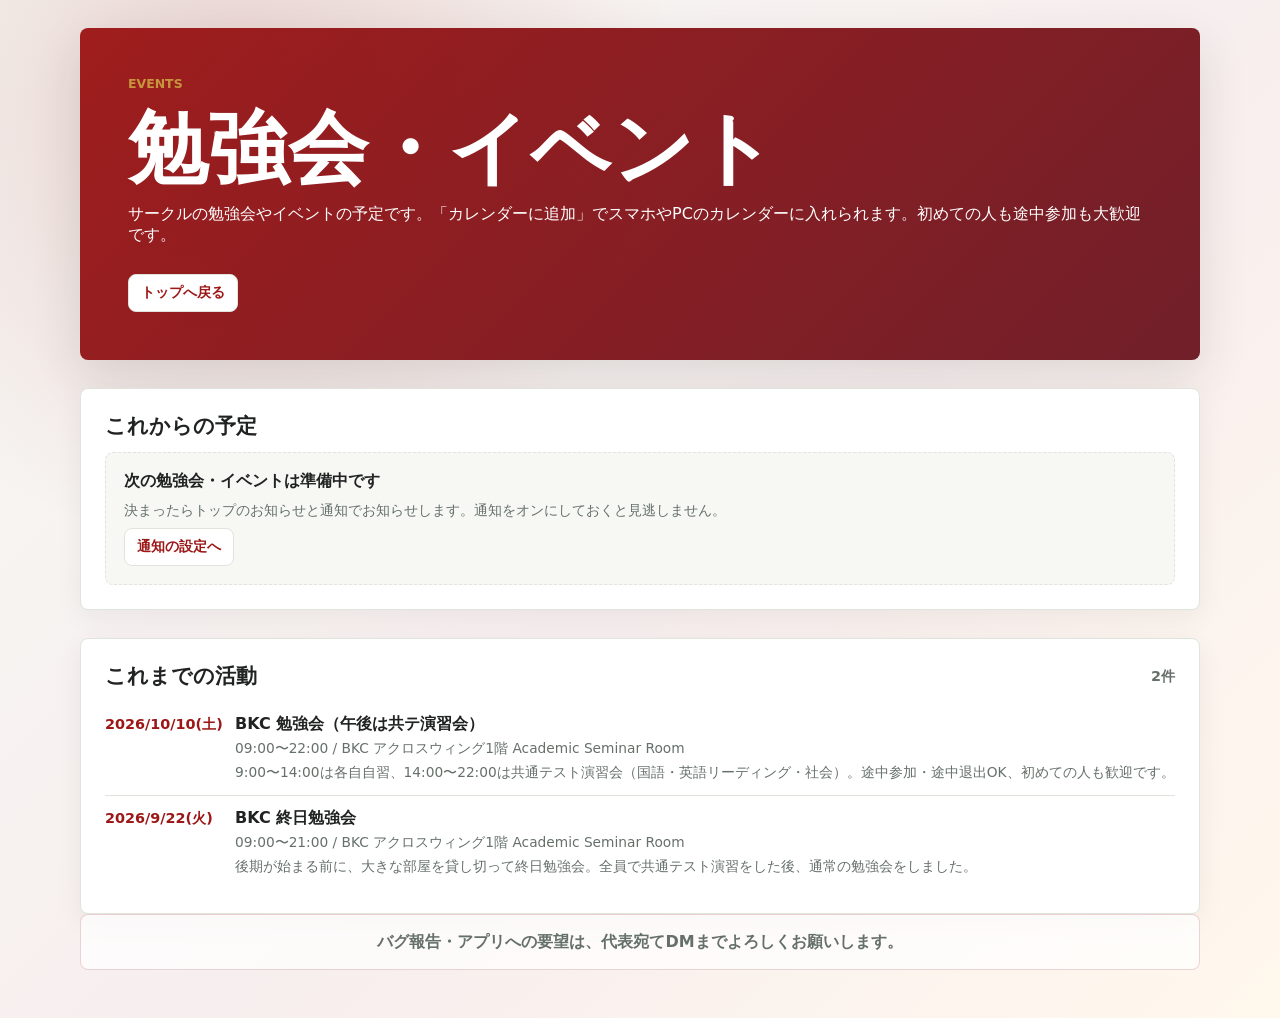
==== commit 28af4983: "Add 10/10 BKC study session event and notice, cache 20260923-11" ====
--- a/events.html
+++ b/events.html
@@ -9,8 +9,8 @@
     <title>勉強会・イベント | 立命館仮面浪人サークル</title>
     <link rel="icon" type="image/png" href="./assets/ritsumeikan-kamen-logo.png" />
     <link rel="apple-touch-icon" href="./assets/ritsumeikan-kamen-logo.png" />
-    <link rel="manifest" href="./site.webmanifest?v=20260923-8" />
-    <link rel="stylesheet" href="./styles.css?v=20260923-8" />
+    <link rel="manifest" href="./site.webmanifest?v=20260923-11" />
+    <link rel="stylesheet" href="./styles.css?v=20260923-11" />
   </head>
   <body>
     <main class="page">
@@ -41,8 +41,8 @@
       </footer>
     </main>
 
-    <script src="./circle-events.js?v=20260923-8"></script>
-    <script src="./calendar-export.js?v=20260923-8"></script>
-    <script src="./events.js?v=20260923-8"></script>
+    <script src="./circle-events.js?v=20260923-11"></script>
+    <script src="./calendar-export.js?v=20260923-11"></script>
+    <script src="./events.js?v=20260923-11"></script>
   </body>
 </html>
--- a/styles.css
+++ b/styles.css
@@ -3203,3 +3203,83 @@
     grid-template-columns: repeat(2, minmax(0, 1fr)) !important;
   }
 }
+
+/* ===== 参加表明（行く！） ===== */
+.ev-rsvp {
+  display: grid;
+  gap: 8px;
+  margin-top: 12px;
+  border-top: 1px dashed var(--line);
+  padding-top: 12px;
+}
+
+.ev-rsvp__go {
+  width: fit-content;
+  min-height: 44px;
+  border-color: var(--red);
+  background: var(--red-soft);
+  color: var(--red);
+  font-size: 0.95rem;
+  padding: 0 20px;
+}
+
+.ev-rsvp__form {
+  display: flex;
+  flex-wrap: wrap;
+  align-items: end;
+  gap: 8px;
+}
+
+.ev-rsvp__label {
+  display: grid;
+  gap: 4px;
+  flex: 1 1 180px;
+  font-size: 0.8rem;
+  font-weight: 800;
+  color: var(--muted);
+}
+
+.ev-rsvp__label input {
+  min-height: 40px;
+  border: 1px solid var(--line);
+  border-radius: 8px;
+  padding: 0 10px;
+  font: inherit;
+  font-size: 1rem;
+  color: var(--ink);
+}
+
+.ev-rsvp__form .ev-action {
+  min-height: 40px;
+}
+
+.ev-rsvp__note,
+.ev-rsvp__error {
+  margin: 0;
+  color: var(--muted);
+  font-size: 0.8rem;
+  line-height: 1.6;
+}
+
+.ev-rsvp__error {
+  color: var(--red);
+  font-weight: 800;
+}
+
+.ev-rsvp__done {
+  margin: 0;
+  color: #1f6b3a;
+  font-weight: 900;
+}
+
+.ev-rsvp__link {
+  width: fit-content;
+  border: 0;
+  padding: 0;
+  background: none;
+  color: var(--muted);
+  font: inherit;
+  font-size: 0.82rem;
+  text-decoration: underline;
+  cursor: pointer;
+}
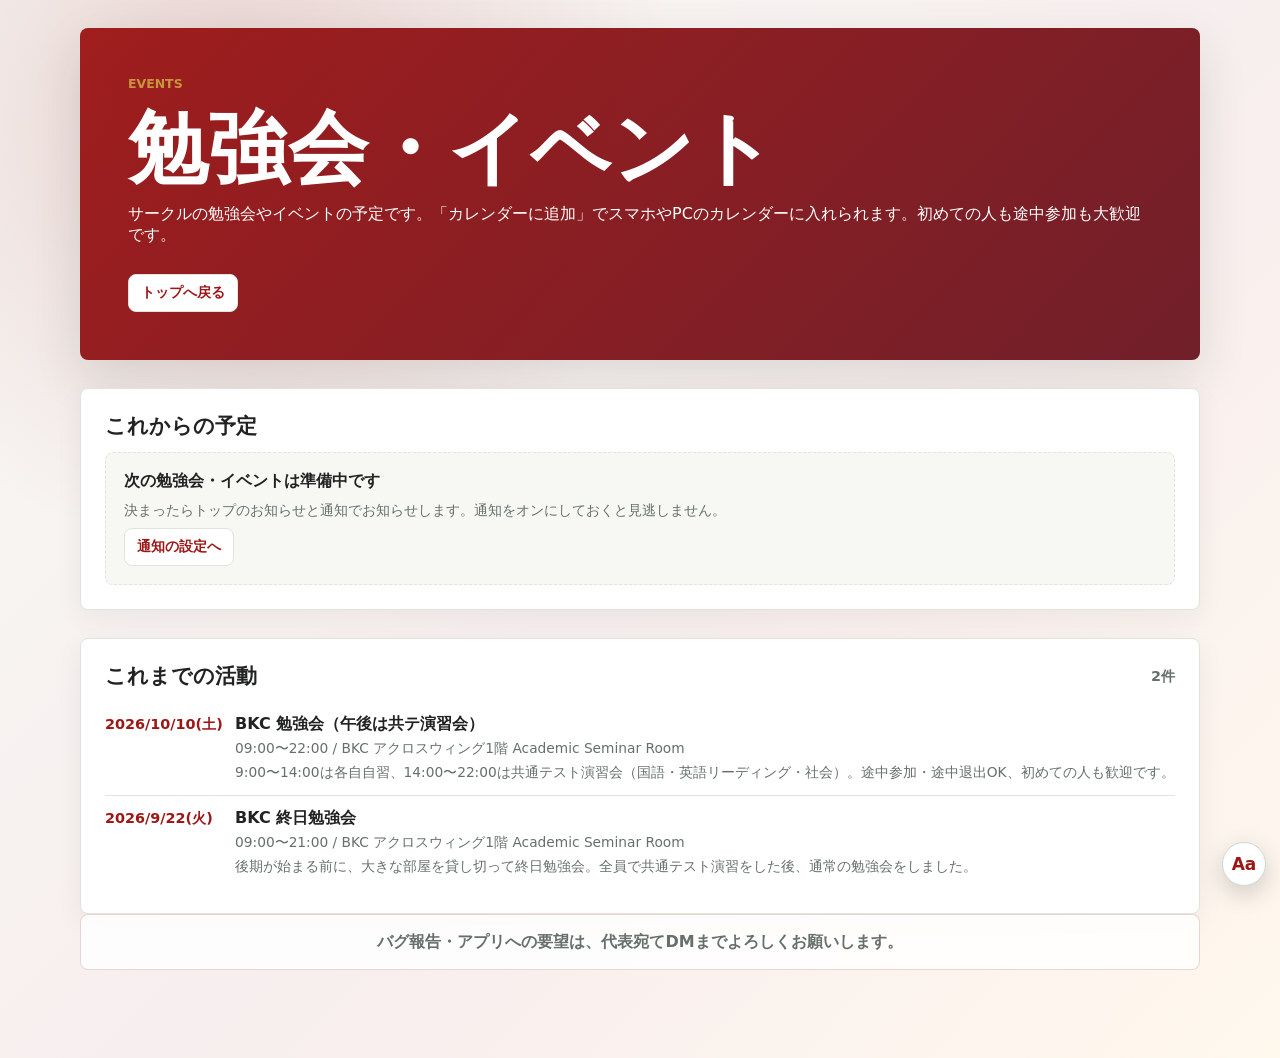
==== commit 7ed3549a: "Load display settings on pages, cache 20260923-14 (2/3)" ====
--- a/events.html
+++ b/events.html
@@ -9,8 +9,9 @@
     <title>勉強会・イベント | 立命館仮面浪人サークル</title>
     <link rel="icon" type="image/png" href="./assets/ritsumeikan-kamen-logo.png" />
     <link rel="apple-touch-icon" href="./assets/ritsumeikan-kamen-logo.png" />
-    <link rel="manifest" href="./site.webmanifest?v=20260923-11" />
-    <link rel="stylesheet" href="./styles.css?v=20260923-11" />
+    <link rel="manifest" href="./site.webmanifest?v=20260923-14" />
+    <link rel="stylesheet" href="./styles.css?v=20260923-14" />
+    <script src="./display-settings.js?v=20260923-14"></script>
   </head>
   <body>
     <main class="page">
@@ -41,8 +42,8 @@
       </footer>
     </main>
 
-    <script src="./circle-events.js?v=20260923-11"></script>
-    <script src="./calendar-export.js?v=20260923-11"></script>
-    <script src="./events.js?v=20260923-11"></script>
+    <script src="./circle-events.js?v=20260923-14"></script>
+    <script src="./calendar-export.js?v=20260923-14"></script>
+    <script src="./events.js?v=20260923-14"></script>
   </body>
 </html>
--- a/styles.css
+++ b/styles.css
@@ -13,6 +13,23 @@
   --gold-soft: #fff8ed;
   --aqua: #dceff0;
   --shadow: 0 18px 50px rgba(31, 42, 35, 0.12);
+  --accent-ink: #9d1717;
+  --surface-glass: rgba(255, 255, 255, 0.86);
+  --open-soft: #f4fbf6;
+  --special-soft: #fff8d8;
+  --missing-soft: #f3f5f1;
+  --gold-line: #ead3aa;
+  --gold-ink: #8a5d12;
+  --ok-ink: #1f6b3a;
+  --line-strong: #cbd9d0;
+  --red-line: #efd5d0;
+  --cal-sun: #ffe7e3;
+  --cal-holiday: #ffe7e3;
+  --cal-special: #e1f5f5;
+  --cal-short: #f4fbf6;
+  --page-bg:
+    radial-gradient(circle at 18% 10%, rgba(157, 23, 23, 0.16), transparent 28rem),
+    linear-gradient(135deg, #f7f8f4, #f7eeee 56%, #fff8ed);
   font-family: "Hiragino Kaku Gothic ProN", "Yu Gothic", Meiryo, system-ui, sans-serif;
 }
 
@@ -31,9 +48,7 @@
 body {
   min-height: 100vh;
   margin: 0;
-  background:
-    radial-gradient(circle at 18% 10%, rgba(157, 23, 23, 0.16), transparent 28rem),
-    linear-gradient(135deg, var(--paper), #f7eeee 56%, #fff8ed);
+  background: var(--page-bg);
   color: var(--ink);
 }
 
@@ -64,8 +79,8 @@
   min-height: 42px;
   border: 1px solid rgba(33, 79, 58, 0.2);
   border-radius: 8px;
-  background: rgba(255, 255, 255, 0.94);
-  color: var(--green);
+  background: var(--surface-glass);
+  color: var(--accent-ink);
   box-shadow: 0 8px 24px rgba(31, 42, 35, 0.14);
   font: inherit;
   font-weight: 900;
@@ -224,7 +239,7 @@
 
 .faq-hero .source-link {
   width: fit-content;
-  color: var(--green);
+  color: var(--accent-ink);
 }
 
 .eyebrow {
@@ -280,8 +295,8 @@
 }
 
 .primary-link {
-  background: #fff;
-  color: var(--green);
+  background: var(--surface);
+  color: var(--accent-ink);
   text-decoration: none;
 }
 
@@ -342,8 +357,8 @@
 
 .source-link {
   border: 1px solid var(--line);
-  background: #fff;
-  color: var(--green);
+  background: var(--surface);
+  color: var(--accent-ink);
   text-decoration: none;
 }
 
@@ -364,7 +379,7 @@
 
 .source-pill {
   background: var(--green-soft);
-  color: var(--green);
+  color: var(--accent-ink);
 }
 
 .alert {
@@ -374,7 +389,7 @@
   align-items: center;
   margin-top: 28px;
   padding: 18px;
-  border: 1px solid #ead3aa;
+  border: 1px solid var(--gold-line);
   background: var(--gold-soft);
 }
 
@@ -405,8 +420,8 @@
 
 .mock-exam {
   padding: clamp(18px, 4vw, 28px);
-  border: 1px solid #cbd9d0;
-  background: #fff;
+  border: 1px solid var(--line-strong);
+  background: var(--surface);
   box-shadow: 0 8px 28px rgba(31, 42, 35, 0.06);
 }
 
@@ -434,7 +449,7 @@
 }
 
 .exam-row time {
-  color: var(--red);
+  color: var(--accent-ink);
   font-weight: 900;
 }
 
@@ -468,7 +483,7 @@
 
 .exam-group time {
   padding-top: 2px;
-  color: var(--red);
+  color: var(--accent-ink);
   font-weight: 900;
   line-height: 1.4;
 }
@@ -497,8 +512,8 @@
   margin-top: 12px;
   border: 1px solid var(--line);
   border-radius: 8px;
-  background: #fff;
-  color: var(--green);
+  background: var(--surface);
+  color: var(--accent-ink);
   font: inherit;
   font-weight: 900;
   cursor: pointer;
@@ -518,7 +533,7 @@
   gap: 16px 24px;
   align-items: center;
   padding: clamp(16px, 3vw, 22px) clamp(18px, 4vw, 28px);
-  border: 1px solid #ead3aa;
+  border: 1px solid var(--gold-line);
   border-radius: 8px;
   background: var(--gold-soft);
 }
@@ -573,13 +588,13 @@
 }
 
 .push-status[data-state="on"] {
-  color: #214f3a;
+  color: var(--ok-ink);
   font-weight: 700;
 }
 
 .push-status[data-state="blocked"],
 .push-status[data-state="error"] {
-  color: var(--red);
+  color: var(--accent-ink);
 }
 
 .library-hours {
@@ -588,7 +603,7 @@
   --red: #a63c32;
   padding: clamp(18px, 4vw, 28px);
   border: 1px solid var(--line);
-  background: rgba(255, 255, 255, 0.72);
+  background: var(--surface-glass);
   box-shadow: 0 8px 28px rgba(31, 42, 35, 0.06);
 }
 
@@ -598,7 +613,7 @@
   --red: #a63c32;
   padding: clamp(16px, 4vw, 24px);
   border: 1px solid var(--line);
-  background: rgba(255, 255, 255, 0.78);
+  background: var(--surface-glass);
   box-shadow: 0 8px 28px rgba(31, 42, 35, 0.06);
 }
 
@@ -617,11 +632,11 @@
   border: 1px solid var(--line);
   border-radius: 8px;
   padding: 10px 12px;
-  background: #f4fbf6;
+  background: var(--open-soft);
 }
 
 .today-library-card.is-closed {
-  background: #fff0ed;
+  background: var(--red-soft);
 }
 
 .today-library-card h3 {
@@ -633,14 +648,14 @@
 
 .today-library-card p {
   margin-bottom: 0;
-  color: var(--green);
+  color: var(--accent-ink);
   font-size: 0.92rem;
   font-weight: 900;
   line-height: 1.35;
 }
 
 .today-library-card.is-closed p {
-  color: var(--red);
+  color: var(--accent-ink);
 }
 
 .today-library-card__tomorrow {
@@ -660,19 +675,19 @@
 }
 
 .today-library-card__tomorrow strong {
-  color: var(--green);
+  color: var(--accent-ink);
   font-size: 0.78rem;
   line-height: 1.25;
 }
 
 .today-library-card__tomorrow.is-closed strong {
-  color: var(--red);
+  color: var(--accent-ink);
 }
 
 .coop-hours {
   padding: clamp(18px, 4vw, 28px);
   border: 1px solid var(--line);
-  background: #fff;
+  background: var(--surface);
   box-shadow: 0 8px 28px rgba(31, 42, 35, 0.06);
 }
 
@@ -694,7 +709,7 @@
   border: 1px solid var(--line);
   border-radius: 8px;
   padding: 0 14px;
-  background: #fff;
+  background: var(--surface);
   color: var(--ink);
   font: inherit;
   font-weight: 900;
@@ -707,7 +722,7 @@
 
 .control-row button.is-active,
 .month-controls button.is-active {
-  border-color: var(--green);
+  border-color: var(--accent-ink);
   background: var(--green);
   color: #fff;
 }
@@ -723,7 +738,7 @@
   overflow: hidden;
   border: 1px solid var(--line);
   border-radius: 8px;
-  background: #fff;
+  background: var(--surface);
 }
 
 .library-card__header {
@@ -744,7 +759,7 @@
   border-radius: 999px;
   padding: 5px 9px;
   background: var(--green-soft);
-  color: var(--green);
+  color: var(--accent-ink);
   font-size: 0.78rem;
   font-weight: 900;
 }
@@ -785,7 +800,7 @@
   border: 1px solid var(--line);
   border-radius: 6px;
   padding: 6px;
-  background: var(--day-bg, #fff);
+  background: var(--day-bg, var(--surface));
 }
 
 .library-day--blank {
@@ -808,12 +823,12 @@
 }
 
 .library-day.is-closed .library-day__hours {
-  color: var(--red);
+  color: var(--accent-ink);
 }
 
 .library-day.is-sunday .library-day__date,
 .library-day.is-sunday .library-day__hours {
-  color: var(--red);
+  color: var(--accent-ink);
 }
 
 .library-day.is-today {
@@ -845,7 +860,7 @@
   overflow-x: auto;
   border: 1px solid var(--line);
   border-radius: 8px;
-  background: #fff;
+  background: var(--surface);
 }
 
 .coop-table {
@@ -900,7 +915,7 @@
 }
 
 .coop-table tbody th {
-  background: #fff;
+  background: var(--surface);
   color: var(--ink);
   font-size: 0.9rem;
   text-align: left;
@@ -915,33 +930,33 @@
 
 .coop-table td {
   min-width: 104px;
-  background: #fff;
+  background: var(--surface);
 }
 
 .coop-table td.is-open {
-  background: #f4fbf6;
+  background: var(--open-soft);
 }
 
 .coop-table td.is-special {
-  background: #fff8d8;
+  background: var(--special-soft);
 }
 
 .coop-table td.is-closed {
-  background: #fff0ed;
+  background: var(--red-soft);
 }
 
 .coop-table td.is-missing {
-  background: #f3f5f1;
+  background: var(--missing-soft);
 }
 
 .coop-status {
-  color: var(--green);
+  color: var(--accent-ink);
   font-weight: 900;
 }
 
 .coop-table td.is-closed .coop-status,
 .coop-table td.is-closed .coop-hours-text {
-  color: var(--red);
+  color: var(--accent-ink);
 }
 
 .coop-hours-text {
@@ -963,19 +978,19 @@
   border: 1px solid var(--line);
   border-radius: 8px;
   padding: 9px 10px;
-  background: #fff;
+  background: var(--surface);
 }
 
 .coop-card.is-open {
-  background: #f4fbf6;
+  background: var(--open-soft);
 }
 
 .coop-card.is-special {
-  background: #fff8d8;
+  background: var(--special-soft);
 }
 
 .coop-card.is-closed {
-  background: #fff0ed;
+  background: var(--red-soft);
 }
 
 .coop-card__heading {
@@ -996,7 +1011,7 @@
   border-radius: 999px;
   padding: 3px 6px;
   background: var(--green-soft);
-  color: var(--green);
+  color: var(--accent-ink);
   font-size: 0.68rem;
   font-weight: 900;
 }
@@ -1010,7 +1025,7 @@
 }
 
 .coop-card.is-closed .coop-card__hours {
-  color: var(--red);
+  color: var(--accent-ink);
 }
 
 .quick-links,
@@ -1063,7 +1078,7 @@
   justify-content: center;
   border-radius: 8px;
   padding: 12px;
-  color: var(--green);
+  color: var(--accent-ink);
   font-weight: 900;
   text-align: center;
   text-decoration: none;
@@ -1137,7 +1152,7 @@
   border: 1px solid rgba(157, 23, 23, 0.14);
   border-radius: 8px;
   padding: 12px;
-  background: #fff;
+  background: var(--surface);
 }
 
 .room-summary-card span {
@@ -1147,7 +1162,7 @@
 }
 
 .room-summary-card strong {
-  color: var(--green);
+  color: var(--accent-ink);
   font-size: 1.4rem;
   line-height: 1;
 }
@@ -1163,12 +1178,12 @@
   border: 1px solid var(--line);
   border-radius: 8px;
   padding: 12px;
-  background: #fff;
+  background: var(--surface);
 }
 
 .room-building-card h3 {
   margin-bottom: 9px;
-  color: var(--green);
+  color: var(--accent-ink);
   font-size: 0.96rem;
 }
 
@@ -1185,7 +1200,7 @@
   border-radius: 999px;
   padding: 0 10px;
   background: var(--green-soft);
-  color: var(--green);
+  color: var(--accent-ink);
   font-size: 0.82rem;
   font-weight: 900;
 }
@@ -1203,11 +1218,11 @@
   border: 1px solid var(--line);
   border-radius: 8px;
   padding: 9px 11px;
-  background: #fff;
+  background: var(--surface);
 }
 
 .occupied-room-row strong {
-  color: var(--green);
+  color: var(--accent-ink);
 }
 
 .occupied-room-row span {
@@ -1224,7 +1239,7 @@
   border: 1px solid var(--line);
   border-radius: 8px;
   padding: 12px;
-  background: #fff;
+  background: var(--surface);
   color: var(--ink);
   font: 0.86rem/1.55 ui-monospace, SFMono-Regular, Consolas, "Liberation Mono", monospace;
 }
@@ -1247,8 +1262,8 @@
 
 .ghost-action {
   border: 1px solid var(--line);
-  background: #fff;
-  color: var(--green);
+  background: var(--surface);
+  color: var(--accent-ink);
 }
 
 .room-format {
@@ -1256,11 +1271,11 @@
   border: 1px solid var(--line);
   border-radius: 8px;
   padding: 12px;
-  background: #fff;
+  background: var(--surface);
 }
 
 .room-format summary {
-  color: var(--green);
+  color: var(--accent-ink);
   font-weight: 900;
   cursor: pointer;
 }
@@ -1276,7 +1291,7 @@
   margin: 0;
   border-radius: 8px;
   padding: 12px;
-  background: #f7f8f4;
+  background: var(--paper);
 }
 
 .card {
@@ -1296,7 +1311,7 @@
   border-radius: 999px;
   padding: 0 10px;
   background: var(--green-soft);
-  color: var(--green);
+  color: var(--accent-ink);
   font-size: 0.78rem;
   font-weight: 900;
 }
@@ -1341,14 +1356,14 @@
 }
 
 .event time {
-  color: var(--red);
+  color: var(--accent-ink);
   font-weight: 900;
 }
 
 .event__place {
   display: inline-block;
   margin-top: 8px;
-  color: var(--green);
+  color: var(--accent-ink);
   font-size: 0.88rem;
   font-weight: 800;
 }
@@ -1356,18 +1371,18 @@
 .side-note {
   padding: 22px;
   background: var(--red-soft);
-  border-color: #efd5d0;
+  border-color: var(--red-line);
 }
 
 .side-note .eyebrow {
-  color: var(--red);
+  color: var(--accent-ink);
 }
 
 .empty-state {
   min-height: 96px;
   display: grid;
   place-items: center;
-  border: 1px dashed #bcc8c0;
+  border: 1px dashed var(--line-strong);
   border-radius: 8px;
   color: var(--muted);
   text-align: center;
@@ -1378,7 +1393,7 @@
   gap: 10px;
   padding: clamp(18px, 4vw, 28px);
   border: 1px solid var(--line);
-  background: #fff;
+  background: var(--surface);
   box-shadow: 0 8px 28px rgba(31, 42, 35, 0.06);
 }
 
@@ -1386,7 +1401,7 @@
   border: 1px solid var(--line);
   border-radius: 8px;
   padding: 0;
-  background: #fff;
+  background: var(--surface);
   overflow: hidden;
 }
 
@@ -1396,7 +1411,7 @@
   display: flex;
   align-items: center;
   padding: 14px 46px 14px 16px;
-  color: var(--green);
+  color: var(--accent-ink);
   font-size: 1rem;
   font-weight: 900;
   line-height: 1.45;
@@ -1420,14 +1435,14 @@
   border-radius: 999px;
   background: var(--green-soft);
   transform: translateY(-50%);
-  color: var(--green);
+  color: var(--accent-ink);
   font-size: 1rem;
   font-weight: 900;
 }
 
 .faq-item[open] summary {
   border-bottom: 1px solid var(--line);
-  background: #fff8ed;
+  background: var(--gold-soft);
 }
 
 .faq-item[open] summary::after {
@@ -1449,7 +1464,7 @@
   border-radius: 8px;
   padding: 0 10px;
   background: var(--green-soft);
-  color: var(--green);
+  color: var(--accent-ink);
   font-size: 0.82rem;
   font-weight: 900;
   text-decoration: none;
@@ -1471,17 +1486,17 @@
   border: 1px solid var(--line);
   border-radius: 8px;
   padding: 14px;
-  background: #fff;
+  background: var(--surface);
 }
 
 .leave-map__lane--risk {
-  border-color: #efd0cc;
-  background: #fff7f5;
+  border-color: var(--red-line);
+  background: var(--red-soft);
 }
 
 .leave-map__lane h3 {
   margin-bottom: 12px;
-  color: var(--green);
+  color: var(--accent-ink);
   font-size: 0.98rem;
 }
 
@@ -1504,7 +1519,7 @@
   border: 1px solid var(--line);
   border-radius: 8px;
   padding: 10px;
-  background: #fff8ed;
+  background: var(--gold-soft);
 }
 
 .leave-steps li:not(:last-child)::after {
@@ -1556,25 +1571,25 @@
   border-left: 5px solid var(--green);
   border-radius: 8px;
   padding: 10px 12px;
-  background: #fff;
+  background: var(--surface);
 }
 
 .risk-chain div:last-child {
-  border-left-color: var(--red);
-  background: #fff0ed;
+  border-left-color: var(--accent-ink);
+  background: var(--red-soft);
 }
 
 .semester-flow {
   margin-top: 12px;
-  border: 1px solid #efd0cc;
+  border: 1px solid var(--red-line);
   border-radius: 8px;
   padding: 12px;
-  background: #fff;
+  background: var(--surface);
 }
 
 .semester-flow h4 {
   margin: 0 0 10px;
-  color: var(--red);
+  color: var(--accent-ink);
   font-size: 0.9rem;
 }
 
@@ -1595,7 +1610,7 @@
   border: 1px solid var(--line);
   border-radius: 8px;
   padding: 10px;
-  background: #fff8ed;
+  background: var(--gold-soft);
 }
 
 .semester-flow li:not(:last-child)::after {
@@ -1669,11 +1684,11 @@
   border: 1px solid rgba(157, 23, 23, 0.18);
   border-radius: 8px;
   padding: 12px;
-  background: #fff;
+  background: var(--surface);
 }
 
 .entrance-date-card span {
-  color: var(--red);
+  color: var(--accent-ink);
   font-size: 0.76rem;
   font-weight: 900;
 }
@@ -1688,7 +1703,7 @@
   border: 1px solid rgba(157, 23, 23, 0.18);
   border-radius: 8px;
   padding: 14px 16px;
-  background: rgba(255, 255, 255, 0.72);
+  background: var(--surface-glass);
   color: var(--muted);
   font-weight: 900;
   line-height: 1.6;
@@ -1703,7 +1718,7 @@
   border: 1px solid var(--line);
   border-radius: 999px;
   padding: 7px 10px;
-  background: #fff8ed;
+  background: var(--gold-soft);
   color: var(--ink);
   font-size: 0.82rem;
   font-weight: 900;
@@ -2024,7 +2039,7 @@
   gap: 16px;
   align-items: center;
   padding: clamp(16px, 4vw, 24px);
-  border: 1px solid #ead3aa;
+  border: 1px solid var(--gold-line);
   border-radius: 8px;
   background: var(--gold-soft);
   box-shadow: 0 8px 28px rgba(31, 42, 35, 0.06);
@@ -2057,7 +2072,7 @@
   display: flex;
   align-items: baseline;
   gap: 2px;
-  color: var(--red);
+  color: var(--accent-ink);
   font-weight: 900;
   white-space: nowrap;
 }
@@ -2079,7 +2094,7 @@
 .mx-results {
   padding: clamp(16px, 4vw, 24px);
   border: 1px solid var(--line);
-  background: #fff;
+  background: var(--surface);
   box-shadow: 0 8px 28px rgba(31, 42, 35, 0.06);
 }
 
@@ -2106,13 +2121,13 @@
   background: var(--paper);
   color: var(--ink);
   font: inherit;
-  font-size: 16px;
+  font-size: max(16px, 1rem);
 }
 
 .mx-search input:focus {
   outline: 2px solid var(--green);
   outline-offset: 1px;
-  background: #fff;
+  background: var(--surface);
 }
 
 .mx-chips {
@@ -2138,7 +2153,7 @@
 .mx-switch input {
   width: 20px;
   height: 20px;
-  accent-color: var(--green);
+  accent-color: var(--accent-ink);
 }
 
 .mx-results {
@@ -2172,7 +2187,7 @@
   gap: 6px;
   margin: 0 -4px 6px;
   padding: 8px 4px;
-  background: rgba(255, 255, 255, 0.96);
+  background: var(--surface-glass);
   backdrop-filter: blur(6px);
 }
 
@@ -2187,8 +2202,8 @@
   border: 1px solid var(--line);
   border-radius: 999px;
   padding: 0 11px;
-  background: #fff;
-  color: var(--green);
+  background: var(--surface);
+  color: var(--accent-ink);
   font-size: 0.82rem;
   font-weight: 900;
   text-decoration: none;
@@ -2241,7 +2256,7 @@
 }
 
 .mx-day__when time {
-  color: var(--red);
+  color: var(--accent-ink);
   font-weight: 900;
   line-height: 1.4;
 }
@@ -2250,7 +2265,7 @@
   border-radius: 999px;
   padding: 2px 8px;
   background: var(--gold-soft);
-  color: #8a6420;
+  color: var(--gold-ink);
   font-size: 0.74rem;
   font-weight: 900;
   white-space: nowrap;
@@ -2262,7 +2277,7 @@
 }
 
 .mx-badge.is-past {
-  background: #eef0ec;
+  background: var(--missing-soft);
   color: var(--muted);
 }
 
@@ -2300,14 +2315,14 @@
 
 .mx-tag--cat {
   border: 1px solid var(--line);
-  background: #fff;
+  background: var(--surface);
   color: var(--ink);
 }
 
 .mx-tag--cat.is-kyote {
-  border-color: #ead3aa;
+  border-color: var(--gold-line);
   background: var(--gold-soft);
-  color: #8a6420;
+  color: var(--gold-ink);
 }
 
 .mx-fee {
@@ -2320,7 +2335,7 @@
   height: 40px;
   border: 1px solid var(--line);
   border-radius: 8px;
-  background: #fff;
+  background: var(--surface);
   color: #b6b9b5;
   font-size: 1.25rem;
   line-height: 1;
@@ -2328,7 +2343,7 @@
 }
 
 .mx-star.is-on {
-  border-color: #ead3aa;
+  border-color: var(--gold-line);
   background: var(--gold-soft);
   color: var(--gold);
 }
@@ -2493,7 +2508,7 @@
 .changelog-panel {
   padding: clamp(16px, 4vw, 24px);
   border: 1px solid var(--line);
-  background: #fff;
+  background: var(--surface);
   box-shadow: 0 8px 28px rgba(31, 42, 35, 0.06);
 }
 
@@ -2522,7 +2537,7 @@
 
 .changelog-item time {
   padding-top: 1px;
-  color: var(--red);
+  color: var(--accent-ink);
   font-weight: 900;
   line-height: 1.45;
 }
@@ -2539,7 +2554,7 @@
 }
 
 a.changelog-item__title {
-  color: var(--green);
+  color: var(--accent-ink);
   text-decoration: underline;
   text-underline-offset: 3px;
 }
@@ -2579,7 +2594,7 @@
 /* ===== 通知の設定ページ (notify.html) ===== */
 .push-help {
   justify-self: start;
-  color: var(--green);
+  color: var(--accent-ink);
   font-size: 0.85rem;
   font-weight: 900;
   text-decoration: underline;
@@ -2589,7 +2604,7 @@
 .notify-steps {
   padding: clamp(16px, 4vw, 24px);
   border: 1px solid var(--line);
-  background: #fff;
+  background: var(--surface);
   box-shadow: 0 8px 28px rgba(31, 42, 35, 0.06);
 }
 
@@ -2609,7 +2624,7 @@
 
 .notify-step-card h3 {
   margin-bottom: 8px;
-  color: var(--red);
+  color: var(--accent-ink);
   font-size: 1rem;
 }
 
@@ -2688,7 +2703,7 @@
   padding: clamp(16px, 4vw, 22px);
   border: 1px solid var(--line);
   border-radius: 8px;
-  background: #fff;
+  background: var(--surface);
   box-shadow: 0 8px 28px rgba(31, 42, 35, 0.06);
 }
 
@@ -2731,7 +2746,7 @@
 }
 
 .mx-cal__google summary {
-  color: var(--green);
+  color: var(--accent-ink);
   font-size: 0.88rem;
   font-weight: 900;
   cursor: pointer;
@@ -2745,7 +2760,7 @@
 }
 
 .mx-cal__google a {
-  color: var(--green);
+  color: var(--accent-ink);
   font-size: 0.88rem;
   line-height: 1.5;
 }
@@ -2756,7 +2771,7 @@
   padding: clamp(16px, 4vw, 24px);
   border: 1px solid var(--line);
   border-radius: 8px;
-  background: #fff;
+  background: var(--surface);
   box-shadow: 0 8px 28px rgba(31, 42, 35, 0.06);
 }
 
@@ -2777,11 +2792,11 @@
   border: 1px solid var(--line);
   border-radius: 8px;
   padding: 14px;
-  background: #fff;
+  background: var(--surface);
 }
 
 .ev-card.is-today {
-  border-color: var(--red);
+  border-color: var(--accent-ink);
   background: var(--red-soft);
 }
 
@@ -2855,7 +2870,7 @@
   border-radius: 999px;
   padding: 2px 9px;
   background: var(--gold-soft);
-  color: #8a5d12;
+  color: var(--gold-ink);
   font-size: 0.78rem;
   font-weight: 900;
 }
@@ -2879,8 +2894,8 @@
   border: 1px solid var(--line);
   border-radius: 8px;
   padding: 0 12px;
-  background: #fff;
-  color: var(--green);
+  background: var(--surface);
+  color: var(--accent-ink);
   font: inherit;
   font-size: 0.85rem;
   font-weight: 900;
@@ -2889,7 +2904,7 @@
 }
 
 .ev-action--primary {
-  border-color: var(--green);
+  border-color: var(--accent-ink);
   background: var(--green);
   color: #fff;
 }
@@ -2938,7 +2953,7 @@
 }
 
 .ev-past__item time {
-  color: var(--red);
+  color: var(--accent-ink);
   font-weight: 900;
   font-size: 0.9rem;
   line-height: 1.5;
@@ -2998,8 +3013,8 @@
   border: 1px solid rgba(157, 23, 23, 0.2);
   border-radius: 999px;
   padding: 0 14px;
-  background: #fff;
-  color: var(--green);
+  background: var(--surface);
+  color: var(--accent-ink);
   font-size: 0.86rem;
   font-weight: 900;
   text-decoration: none;
@@ -3030,7 +3045,7 @@
   border-radius: 999px;
   padding: 4px 10px;
   background: var(--gold-soft);
-  color: #8a5d12;
+  color: var(--gold-ink);
   font-size: 0.76rem;
   font-weight: 900;
 }
@@ -3058,7 +3073,7 @@
   border: 0;
   padding: 4px 0;
   background: none;
-  color: var(--green);
+  color: var(--accent-ink);
   font: inherit;
   font-size: 0.86rem;
   font-weight: 900;
@@ -3099,7 +3114,7 @@
   border-radius: 8px;
   padding: 14px;
   background: var(--red-soft);
-  color: var(--red);
+  color: var(--accent-ink);
 }
 
 .coop-closed {
@@ -3133,7 +3148,7 @@
   border-radius: 999px;
   padding: 2px 9px;
   background: var(--green-soft);
-  color: var(--red);
+  color: var(--accent-ink);
   font-size: 0.78rem;
   font-style: normal;
   font-weight: 900;
@@ -3147,7 +3162,7 @@
   padding: clamp(16px, 4vw, 24px);
   border: 1px solid var(--line);
   border-radius: 8px;
-  background: #fff;
+  background: var(--surface);
   box-shadow: 0 8px 28px rgba(31, 42, 35, 0.06);
 }
 
@@ -3216,9 +3231,9 @@
 .ev-rsvp__go {
   width: fit-content;
   min-height: 44px;
-  border-color: var(--red);
+  border-color: var(--accent-ink);
   background: var(--red-soft);
-  color: var(--red);
+  color: var(--accent-ink);
   font-size: 0.95rem;
   padding: 0 20px;
 }
@@ -3262,13 +3277,13 @@
 }
 
 .ev-rsvp__error {
-  color: var(--red);
+  color: var(--accent-ink);
   font-weight: 800;
 }
 
 .ev-rsvp__done {
   margin: 0;
-  color: #1f6b3a;
+  color: var(--ok-ink);
   font-weight: 900;
 }
 
@@ -3283,3 +3298,110 @@
   text-decoration: underline;
   cursor: pointer;
 }
+
+/* ===== 表示設定: ダークモード / 文字サイズ (display-settings.js) ===== */
+html[data-font="s"] { font-size: 87.5%; }
+html[data-font="l"] { font-size: 112.5%; }
+html[data-font="xl"] { font-size: 125%; }
+
+html[data-theme="dark"] {
+  color-scheme: dark;
+  --paper: #141312;
+  --surface: #1e1d1c;
+  --surface-glass: rgba(30, 29, 28, 0.9);
+  --ink: #ece8e4;
+  --muted: #aaa39d;
+  --line: #3a3634;
+  --line-strong: #4a4542;
+  --green: #b52a2a;
+  --green-soft: #3a1f1f;
+  --red: #b52a2a;
+  --red-soft: #3a2020;
+  --red-line: #5a3330;
+  --accent-ink: #ff9b91;
+  --gold: #d8a84e;
+  --gold-soft: #33291a;
+  --gold-line: #5c4a2a;
+  --gold-ink: #e8c27a;
+  --ok-ink: #8fd6a6;
+  --open-soft: #1b2e22;
+  --special-soft: #332f17;
+  --missing-soft: #262524;
+  --aqua: #1d3233;
+  --cal-sun: #3d2322;
+  --cal-holiday: #3d2322;
+  --cal-special: #1d3233;
+  --cal-short: #1b2e22;
+  --shadow: 0 18px 50px rgba(0, 0, 0, 0.45);
+  --page-bg:
+    radial-gradient(circle at 18% 10%, rgba(157, 23, 23, 0.22), transparent 28rem),
+    linear-gradient(135deg, #121110, #1a1414 56%, #17140f);
+}
+html[data-theme="dark"] body { background-attachment: fixed; }
+html[data-theme="dark"] .mx-tag.is-kawai { background: #1c2a3d; color: #9cc3f5; }
+html[data-theme="dark"] .mx-tag.is-sundai { background: #1b2e22; color: #8fd6a6; }
+html[data-theme="dark"] .mx-tag.is-toshin { background: #3a2020; color: #ff9b91; }
+html[data-theme="dark"] .mx-tag.is-yozemi { background: #2c2236; color: #cfa8ea; }
+html[data-theme="dark"] .mx-star { color: #6d6862; }
+html[data-theme="dark"] .push-button:disabled { background: #57504a; }
+html[data-theme="dark"] .official-link.x-link { border-color: #555; }
+html[data-theme="dark"] img.hero__logo { filter: none; }
+html[data-theme="dark"] input,
+html[data-theme="dark"] textarea,
+html[data-theme="dark"] select { background-color: var(--surface); color: var(--ink); border-color: var(--line-strong); }
+
+/* 設定ボタンとパネル */
+.display-fab {
+  position: fixed;
+  right: max(14px, env(safe-area-inset-right));
+  bottom: max(14px, env(safe-area-inset-bottom));
+  z-index: 40;
+  width: 44px;
+  height: 44px;
+  display: grid;
+  place-items: center;
+  border: 1px solid var(--line-strong);
+  border-radius: 50%;
+  background: var(--surface);
+  color: var(--accent-ink);
+  box-shadow: 0 8px 24px rgba(0, 0, 0, 0.18);
+  font: 900 17px/1 "Hiragino Kaku Gothic ProN", "Yu Gothic", system-ui, sans-serif;
+  cursor: pointer;
+}
+.display-fab:focus-visible { outline: 3px solid var(--gold); outline-offset: 2px; }
+.display-panel {
+  position: fixed;
+  right: max(14px, env(safe-area-inset-right));
+  bottom: calc(max(14px, env(safe-area-inset-bottom)) + 54px);
+  z-index: 41;
+  width: min(300px, calc(100vw - 28px));
+  padding: 14px;
+  border: 1px solid var(--line-strong);
+  border-radius: 12px;
+  background: var(--surface);
+  color: var(--ink);
+  box-shadow: 0 18px 50px rgba(0, 0, 0, 0.28);
+  font-size: 15px;
+}
+.display-panel h2 { margin: 0 0 10px; font-size: 15px; }
+.display-panel fieldset { margin: 0 0 12px; padding: 0; border: 0; }
+.display-panel fieldset:last-of-type { margin-bottom: 0; }
+.display-panel legend { margin-bottom: 6px; color: var(--muted); font-size: 12px; font-weight: 700; }
+.display-seg { display: grid; grid-auto-flow: column; grid-auto-columns: 1fr; gap: 4px; padding: 3px; border-radius: 9px; background: var(--missing-soft); }
+.display-seg button {
+  min-height: 38px;
+  border: 0;
+  border-radius: 7px;
+  background: transparent;
+  color: var(--ink);
+  font: inherit;
+  font-size: 14px;
+  font-weight: 700;
+  cursor: pointer;
+}
+.display-seg button[aria-pressed="true"] { background: var(--surface); color: var(--accent-ink); box-shadow: 0 1px 4px rgba(0, 0, 0, 0.18); }
+.display-seg--size button:nth-child(1) { font-size: 12px; }
+.display-seg--size button:nth-child(3) { font-size: 16px; }
+.display-seg--size button:nth-child(4) { font-size: 18px; }
+@media print { .display-fab, .display-panel { display: none !important; } }
+.page { padding-bottom: 88px; }
